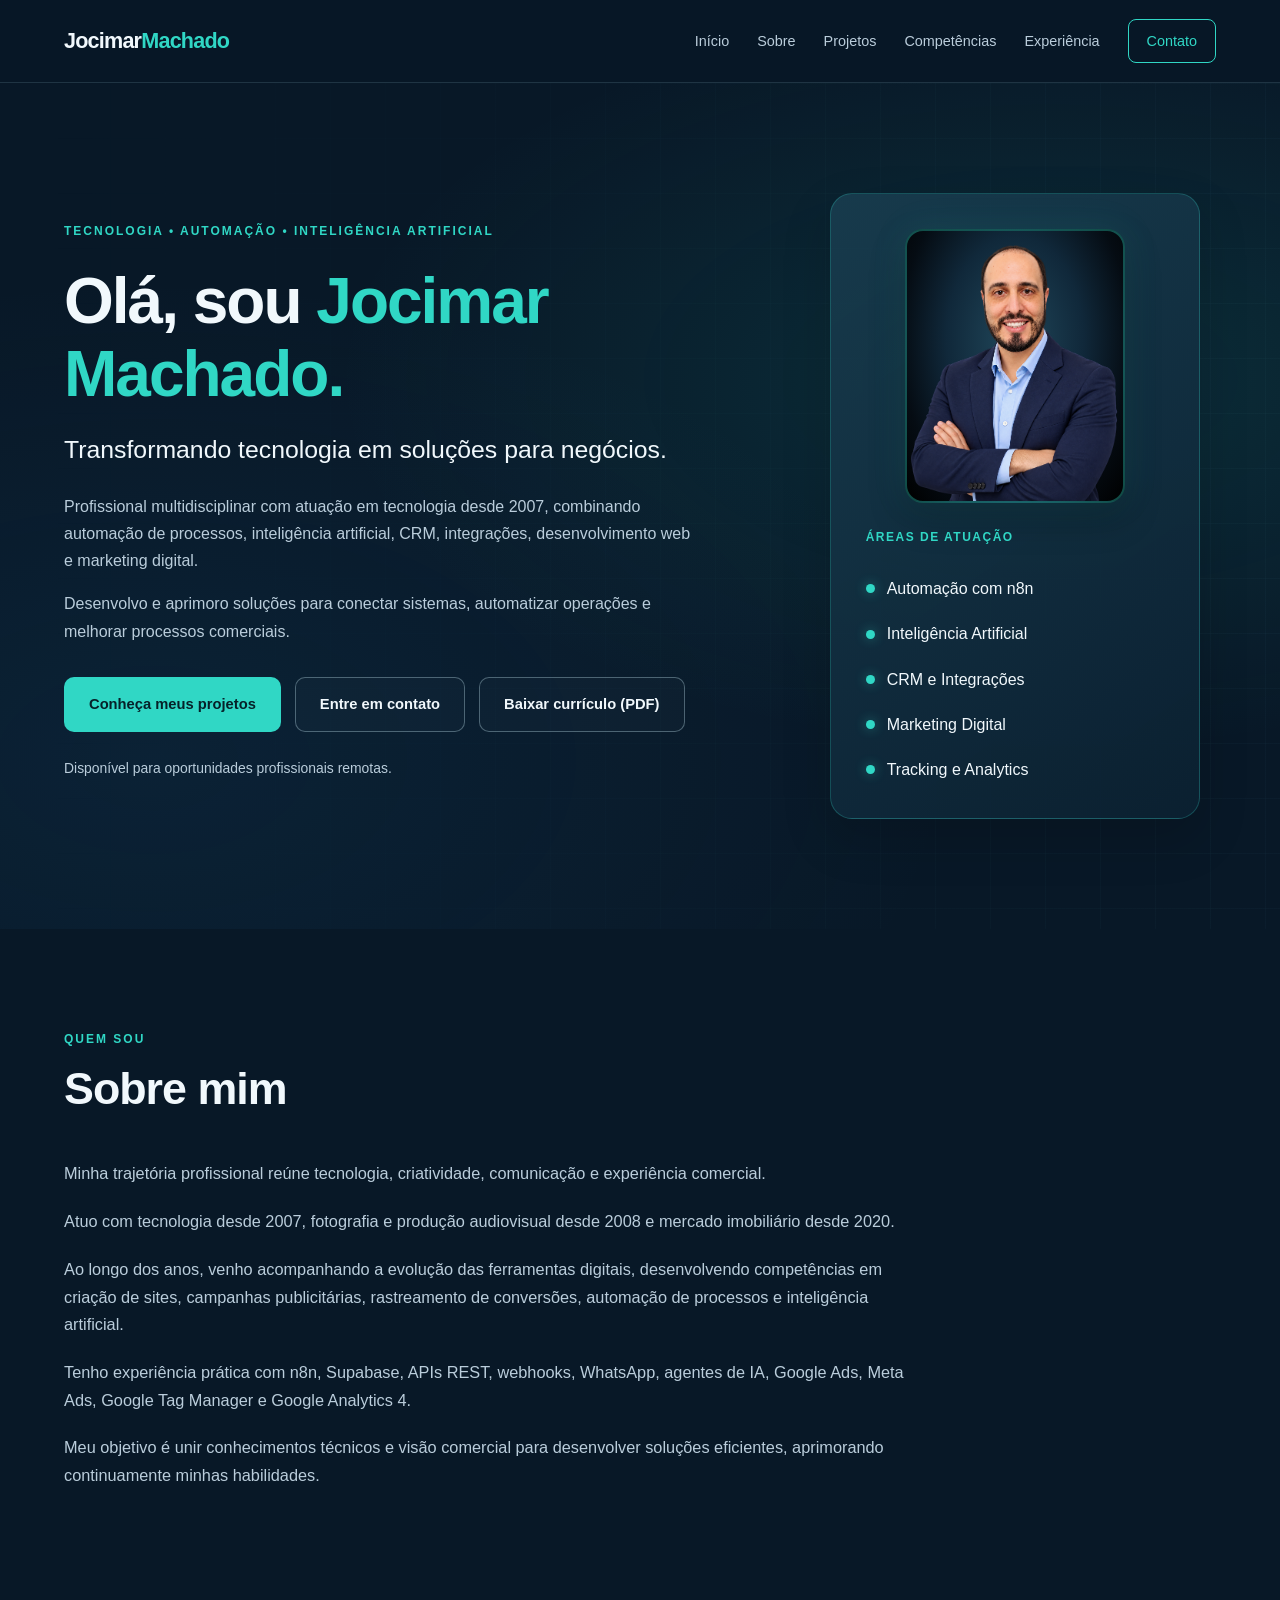
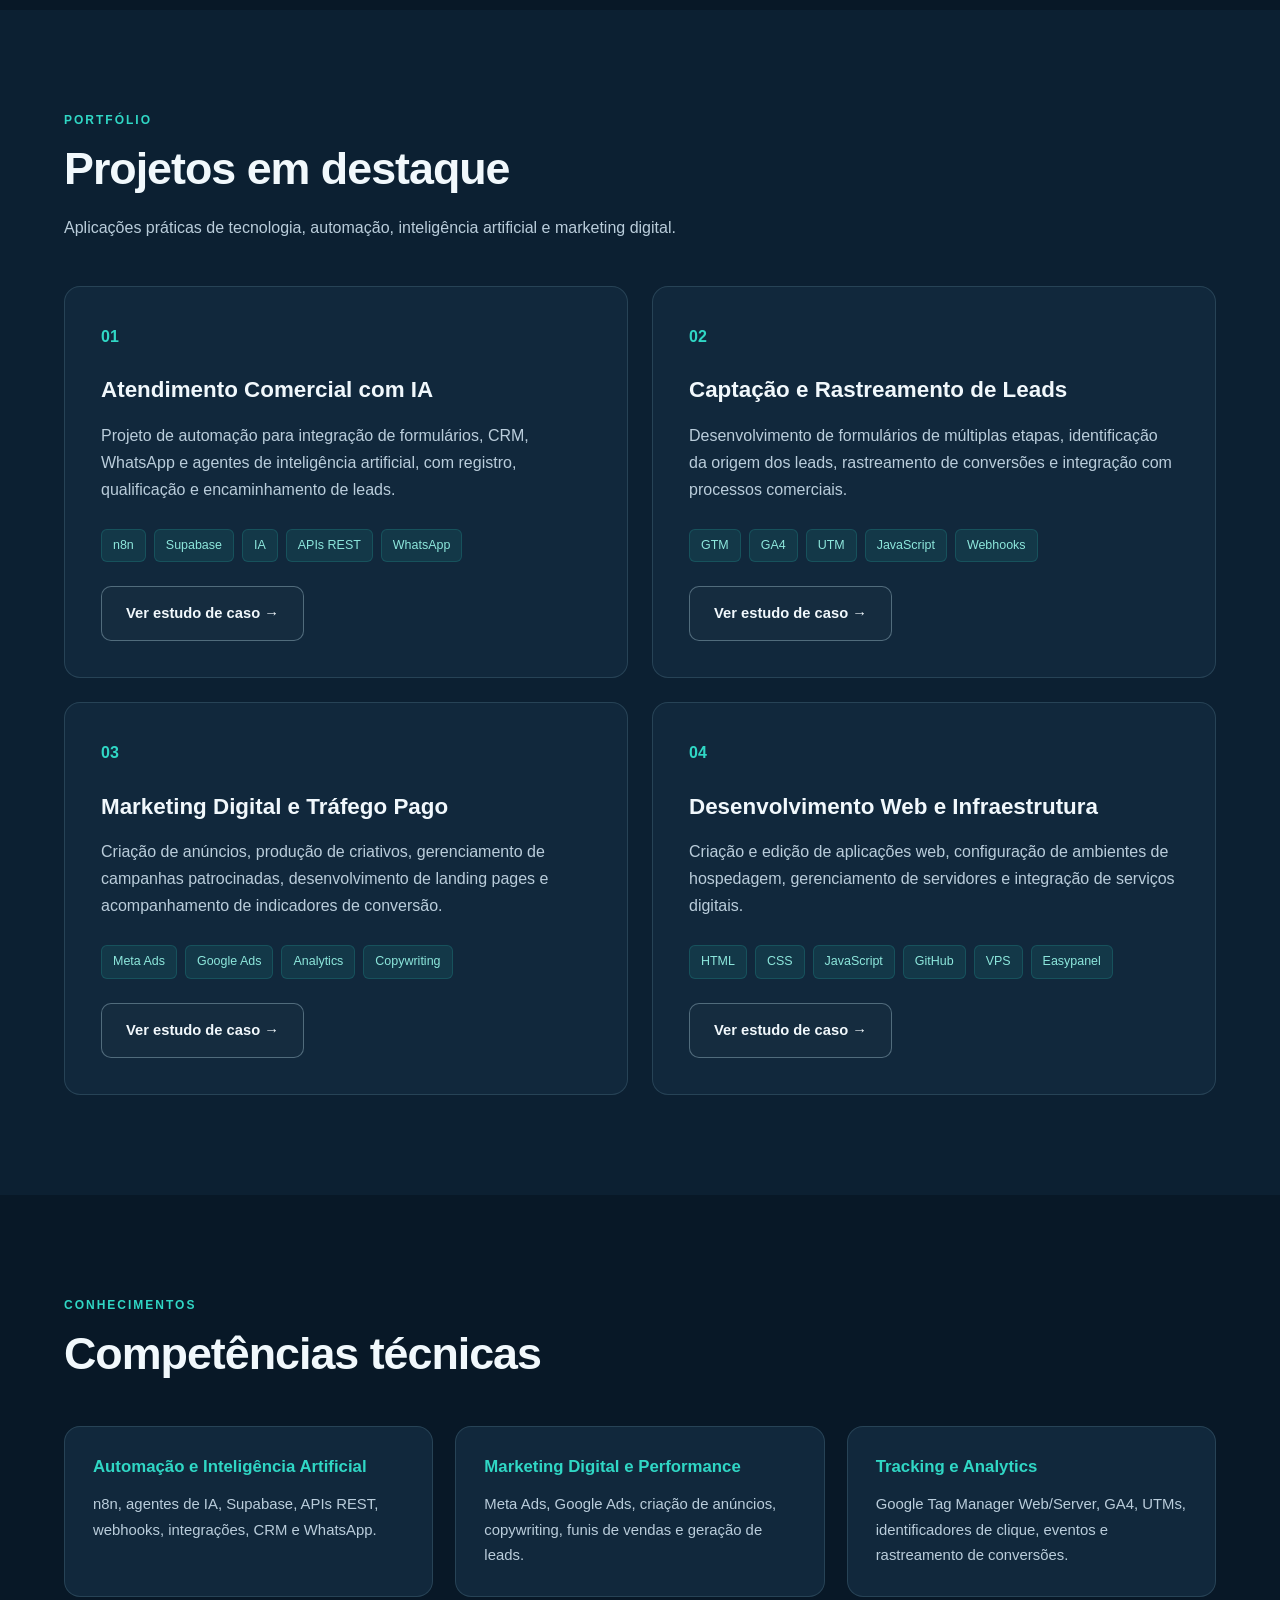
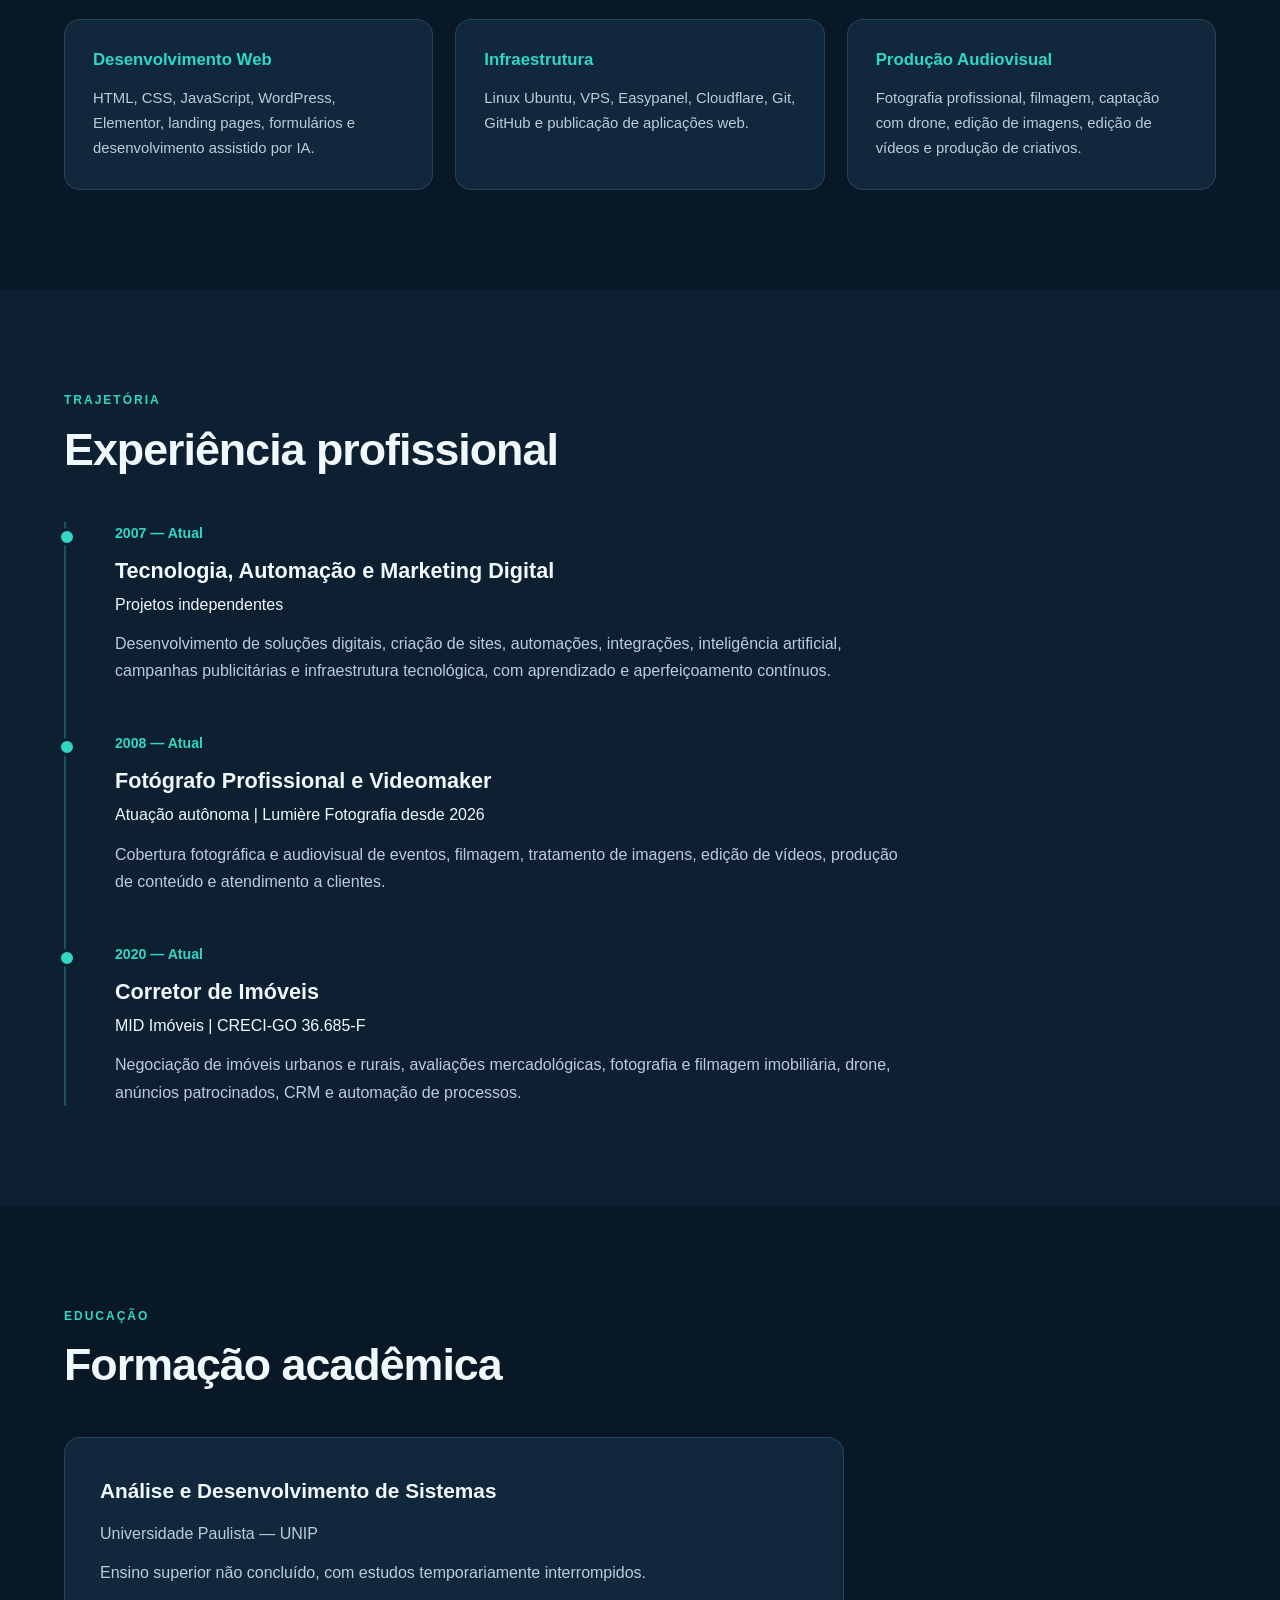
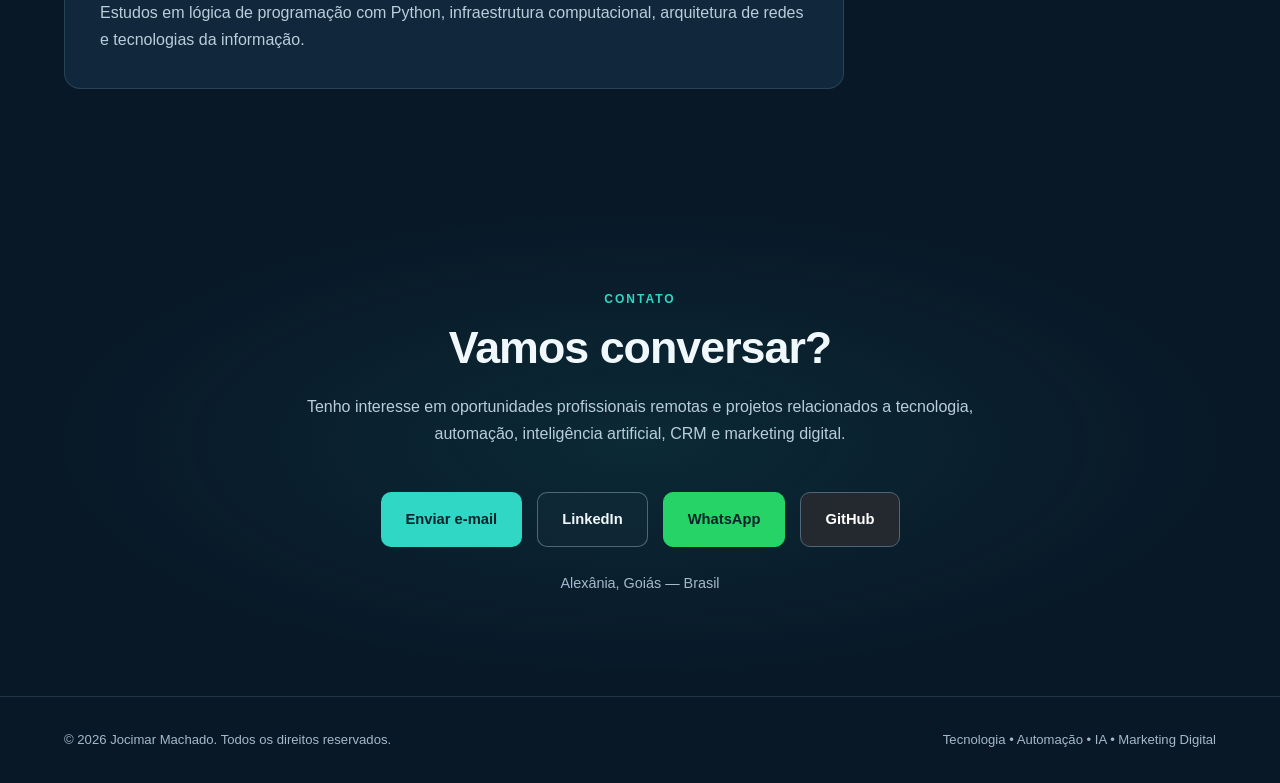
==== index.html @ 27998f4b "Primeira versao do portfolio profissional" ====
<!DOCTYPE html>
<html lang="pt-BR">

<head>
    <meta charset="UTF-8">
    <meta name="viewport" content="width=device-width, initial-scale=1.0">

    <title>Jocimar Machado | Tecnologia, Automação e IA</title>

    <meta name="description"
        content="Portfólio profissional de Jocimar Machado. Tecnologia, automação com n8n, inteligência artificial, CRM, integrações, desenvolvimento web e marketing digital.">

    <meta name="author" content="Jocimar Machado">
    <meta name="theme-color" content="#081827">

    <link rel="stylesheet" href="assets/css/style.css">
    <script src="assets/js/main.js" defer></script>
</head>

<body>

    <a class="skip-link" href="#conteudo">Ir para o conteúdo</a>

    <!-- MENU PRINCIPAL -->
    <header class="header">
        <div class="container nav-container">

            <a href="#inicio" class="logo" aria-label="Jocimar Machado - Início">
                Jocimar<span>Machado</span>
            </a>

            <button class="menu-toggle" type="button" aria-label="Abrir menu" aria-expanded="false"
                aria-controls="menu-principal">
                <span></span>
                <span></span>
                <span></span>
            </button>

            <nav id="menu-principal" class="nav" aria-label="Menu principal">
                <a href="#inicio">Início</a>
                <a href="#sobre">Sobre</a>
                <a href="#projetos">Projetos</a>
                <a href="#competencias">Competências</a>
                <a href="#experiencia">Experiência</a>
                <a href="#contato" class="nav-contact">Contato</a>
            </nav>

        </div>
    </header>

    <main id="conteudo">

        <!-- APRESENTAÇÃO -->
        <section id="inicio" class="hero">
            <div class="container hero-content">

                <div class="hero-text">
                    <span class="eyebrow">
                        TECNOLOGIA • AUTOMAÇÃO • INTELIGÊNCIA ARTIFICIAL
                    </span>

                    <h1>
                        Olá, sou <span>Jocimar Machado.</span>
                    </h1>

                    <h2>
                        Transformando tecnologia em soluções para negócios.
                    </h2>

                    <p>
                        Profissional multidisciplinar com atuação em tecnologia
                        desde 2007, combinando automação de processos,
                        inteligência artificial, CRM, integrações,
                        desenvolvimento web e marketing digital.
                    </p>

                    <p>
                        Desenvolvo e aprimoro soluções para conectar sistemas,
                        automatizar operações e melhorar processos comerciais.
                    </p>

                    <div class="hero-buttons">
                        <a href="#projetos" class="btn btn-primary">
                            Conheça meus projetos
                        </a>

                        <a href="#contato" class="btn btn-secondary">
                            Entre em contato
                        </a>

                        <a href="assets/docs/curriculo-jocimar-machado.pdf" class="btn btn-secondary"
                            download="Curriculo_Jocimar_Machado.pdf">
                            Baixar currículo (PDF)
                        </a>
                    </div>

                    <p class="availability">
                        Disponível para oportunidades profissionais remotas.
                    </p>
                </div>

                <div class="hero-visual">
                    <div class="tech-card">
                        <img src="assets/images/perfil-jocimar.png" alt="Jocimar Machado - Tecnologia, Automação e IA"
                            class="profile-photo" loading="eager" fetchpriority="high" decoding="async">
                        <span class="tech-card-label">ÁREAS DE ATUAÇÃO</span>
                        <ul>
                            <li>Automação com n8n</li>
                            <li>Inteligência Artificial</li>
                            <li>CRM e Integrações</li>
                            <li>Marketing Digital</li>
                            <li>Tracking e Analytics</li>
                        </ul>
                    </div>
                </div>

            </div>
        </section>

        <!-- SOBRE MIM -->
        <section id="sobre" class="section">
            <div class="container">

                <div class="section-heading">
                    <span class="section-label">QUEM SOU</span>
                    <h2>Sobre mim</h2>
                </div>

                <div class="about-content">
                    <p>
                        Minha trajetória profissional reúne tecnologia,
                        criatividade, comunicação e experiência comercial.
                    </p>

                    <p>
                        Atuo com tecnologia desde 2007, fotografia e produção
                        audiovisual desde 2008 e mercado imobiliário desde 2020.
                    </p>

                    <p>
                        Ao longo dos anos, venho acompanhando a evolução das
                        ferramentas digitais, desenvolvendo competências em
                        criação de sites, campanhas publicitárias, rastreamento
                        de conversões, automação de processos e inteligência
                        artificial.
                    </p>

                    <p>
                        Tenho experiência prática com n8n, Supabase, APIs REST,
                        webhooks, WhatsApp, agentes de IA, Google Ads, Meta Ads,
                        Google Tag Manager e Google Analytics 4.
                    </p>

                    <p>
                        Meu objetivo é unir conhecimentos técnicos e visão
                        comercial para desenvolver soluções eficientes,
                        aprimorando continuamente minhas habilidades.
                    </p>
                </div>

            </div>
        </section>

        <!-- PROJETOS -->
        <section id="projetos" class="section section-alt">
            <div class="container">

                <div class="section-heading">
                    <span class="section-label">PORTFÓLIO</span>
                    <h2>Projetos em destaque</h2>

                    <p>
                        Aplicações práticas de tecnologia, automação,
                        inteligência artificial e marketing digital.
                    </p>
                </div>

                <div class="projects-grid">

                    <article class="project-card">
                        <span class="project-number">01</span>

                        <h3>Atendimento Comercial com IA</h3>

                        <p>
                            Projeto de automação para integração de formulários,
                            CRM, WhatsApp e agentes de inteligência artificial,
                            com registro, qualificação e encaminhamento de leads.
                        </p>

                        <div class="tags">
                            <span>n8n</span>
                            <span>Supabase</span>
                            <span>IA</span>
                            <span>APIs REST</span>
                            <span>WhatsApp</span>
                        </div>

                        <!-- ACESSAR ESTUDO DE CASO -->
                        <a href="projetos/atendimento-ia.html" class="btn btn-secondary project-card-link">
                            Ver estudo de caso →
                        </a>

                    </article>

                    <article class="project-card">
                        <span class="project-number">02</span>

                        <h3>Captação e Rastreamento de Leads</h3>

                        <p>
                            Desenvolvimento de formulários de múltiplas etapas,
                            identificação da origem dos leads, rastreamento de
                            conversões e integração com processos comerciais.
                        </p>

                        <div class="tags">
                            <span>GTM</span>
                            <span>GA4</span>
                            <span>UTM</span>
                            <span>JavaScript</span>
                            <span>Webhooks</span>
                        </div>

                        <a href="projetos/captacao-leads.html" class="btn btn-secondary project-card-link">
                            Ver estudo de caso →
                        </a>
                    </article>
                    <article class="project-card">
                        <span class="project-number">03</span>

                        <h3>Marketing Digital e Tráfego Pago</h3>

                        <p>
                            Criação de anúncios, produção de criativos,
                            gerenciamento de campanhas patrocinadas,
                            desenvolvimento de landing pages e acompanhamento
                            de indicadores de conversão.
                        </p>

                        <div class="tags">
                            <span>Meta Ads</span>
                            <span>Google Ads</span>
                            <span>Analytics</span>
                            <span>Copywriting</span>
                        </div>

                        <a href="projetos/marketing-digital.html" class="btn btn-secondary project-card-link">
                            Ver estudo de caso →
                        </a>

                    </article>

                    <article class="project-card">
                        <span class="project-number">04</span>

                        <h3>Desenvolvimento Web e Infraestrutura</h3>

                        <p>
                            Criação e edição de aplicações web, configuração
                            de ambientes de hospedagem, gerenciamento de
                            servidores e integração de serviços digitais.
                        </p>

                        <div class="tags">
                            <span>HTML</span>
                            <span>CSS</span>
                            <span>JavaScript</span>
                            <span>GitHub</span>
                            <span>VPS</span>
                            <span>Easypanel</span>
                        </div>
                        <a href="projetos/desenvolvimento-web.html" class="btn btn-secondary project-card-link">
                            Ver estudo de caso →
                        </a>
                    </article>

                </div>
            </div>
        </section>

        <!-- COMPETÊNCIAS -->
        <section id="competencias" class="section">
            <div class="container">

                <div class="section-heading">
                    <span class="section-label">CONHECIMENTOS</span>
                    <h2>Competências técnicas</h2>
                </div>

                <div class="skills-grid">

                    <div class="skill-group">
                        <h3>Automação e Inteligência Artificial</h3>
                        <p>
                            n8n, agentes de IA, Supabase, APIs REST,
                            webhooks, integrações, CRM e WhatsApp.
                        </p>
                    </div>

                    <div class="skill-group">
                        <h3>Marketing Digital e Performance</h3>
                        <p>
                            Meta Ads, Google Ads, criação de anúncios,
                            copywriting, funis de vendas e geração de leads.
                        </p>
                    </div>

                    <div class="skill-group">
                        <h3>Tracking e Analytics</h3>
                        <p>
                            Google Tag Manager Web/Server, GA4,
                            UTMs, identificadores de clique,
                            eventos e rastreamento de conversões.
                        </p>
                    </div>

                    <div class="skill-group">
                        <h3>Desenvolvimento Web</h3>
                        <p>
                            HTML, CSS, JavaScript, WordPress,
                            Elementor, landing pages, formulários
                            e desenvolvimento assistido por IA.
                        </p>
                    </div>

                    <div class="skill-group">
                        <h3>Infraestrutura</h3>
                        <p>
                            Linux Ubuntu, VPS, Easypanel,
                            Cloudflare, Git, GitHub
                            e publicação de aplicações web.
                        </p>
                    </div>

                    <div class="skill-group">
                        <h3>Produção Audiovisual</h3>
                        <p>
                            Fotografia profissional, filmagem,
                            captação com drone, edição de imagens,
                            edição de vídeos e produção de criativos.
                        </p>
                    </div>

                </div>
            </div>
        </section>

        <!-- EXPERIÊNCIA PROFISSIONAL -->
        <section id="experiencia" class="section section-alt">
            <div class="container">

                <div class="section-heading">
                    <span class="section-label">TRAJETÓRIA</span>
                    <h2>Experiência profissional</h2>
                </div>

                <div class="timeline">

                    <article class="timeline-item">
                        <span class="timeline-year">2007 — Atual</span>

                        <h3>Tecnologia, Automação e Marketing Digital</h3>
                        <p class="timeline-company">Projetos independentes</p>

                        <p>
                            Desenvolvimento de soluções digitais,
                            criação de sites, automações, integrações,
                            inteligência artificial, campanhas publicitárias
                            e infraestrutura tecnológica, com aprendizado
                            e aperfeiçoamento contínuos.
                        </p>
                    </article>

                    <article class="timeline-item">
                        <span class="timeline-year">2008 — Atual</span>

                        <h3>Fotógrafo Profissional e Videomaker</h3>
                        <p class="timeline-company">
                            Atuação autônoma | Lumière Fotografia desde 2026
                        </p>

                        <p>
                            Cobertura fotográfica e audiovisual de eventos,
                            filmagem, tratamento de imagens, edição de vídeos,
                            produção de conteúdo e atendimento a clientes.
                        </p>
                    </article>

                    <article class="timeline-item">
                        <span class="timeline-year">2020 — Atual</span>

                        <h3>Corretor de Imóveis</h3>
                        <p class="timeline-company">
                            MID Imóveis | CRECI-GO 36.685-F
                        </p>

                        <p>
                            Negociação de imóveis urbanos e rurais,
                            avaliações mercadológicas, fotografia e
                            filmagem imobiliária, drone, anúncios
                            patrocinados, CRM e automação de processos.
                        </p>
                    </article>

                </div>
            </div>
        </section>

        <!-- FORMAÇÃO -->
        <section id="formacao" class="section">
            <div class="container">

                <div class="section-heading">
                    <span class="section-label">EDUCAÇÃO</span>
                    <h2>Formação acadêmica</h2>
                </div>

                <div class="education-card">
                    <h3>Análise e Desenvolvimento de Sistemas</h3>

                    <p>Universidade Paulista — UNIP</p>

                    <p>
                        Ensino superior não concluído, com estudos
                        temporariamente interrompidos.
                    </p>

                    <p>
                        Estudos em lógica de programação com Python,
                        infraestrutura computacional, arquitetura
                        de redes e tecnologias da informação.
                    </p>
                </div>

            </div>
        </section>

        <!-- CONTATO -->
        <section id="contato" class="section contact-section">
            <div class="container">

                <div class="section-heading">
                    <span class="section-label">CONTATO</span>
                    <h2>Vamos conversar?</h2>

                    <p>
                        Tenho interesse em oportunidades profissionais
                        remotas e projetos relacionados a tecnologia,
                        automação, inteligência artificial, CRM
                        e marketing digital.
                    </p>
                </div>


                <div class="contact-buttons">

                    <!-- E-MAIL -->
                    <a href="mailto:jocimarmachadomkt@gmail.com" class="btn btn-primary">
                        Enviar e-mail
                    </a>

                    <!-- LINKEDIN -->
                    <a href="https://www.linkedin.com/in/jocimar-machado-482147237" target="_blank"
                        rel="noopener noreferrer" class="btn btn-secondary">
                        LinkedIn
                    </a>

                    <!-- WHATSAPP -->

                    <a href="https://wa.me/5562992520345" target="_blank" rel="noopener noreferrer"
                        class="btn btn-whatsapp">
                        WhatsApp
                    </a>

                    <!-- GITHUB -->
                    <a href="https://github.com/jocimarmachado-dotcom" target="_blank" rel="noopener noreferrer"
                        class="btn btn-github">
                        GitHub
                    </a>


                </div>


                <p class="contact-location">
                    Alexânia, Goiás — Brasil
                </p>

            </div>
        </section>

    </main>

    <!-- RODAPÉ -->
    <footer class="footer">
        <div class="container footer-content">

            <p>
                © <span id="current-year">2026</span>
                Jocimar Machado. Todos os direitos reservados.
            </p>

            <p>
                Tecnologia • Automação • IA • Marketing Digital
            </p>

        </div>
    </footer>

</body>

</html>
---- assets/css/style.css ----
/* =====================================================
   JOCIMAR MACHADO | PORTFÓLIO PROFISSIONAL
   CSS consolidado - Página inicial e estudos de caso
   ===================================================== */

/* 01. VARIÁVEIS */
:root {
  color-scheme: dark;
  --bg: #081827;
  --bg-secondary: #0c2032;
  --surface: #11283c;
  --surface-hover: #17344a;
  --primary: #30d7c5;
  --primary-hover: #24bfae;
  --text: #f1f8fc;
  --text-secondary: #bacddb;
  --text-muted: #a4bacc;
  --border: rgba(157, 207, 221, 0.16);
  --radius: 16px;
  --container-width: 1160px;
  --content-width: 850px;
  --shadow: 0 20px 50px rgba(0, 0, 0, 0.16);
}

/* 02. BASE E ACESSIBILIDADE */
* {
  margin: 0;
  padding: 0;
  box-sizing: border-box;
}

html {
  scroll-behavior: smooth;
  scroll-padding-top: 90px;
}

body {
  background: var(--bg);
  color: var(--text);
  font-family: "Segoe UI", Arial, sans-serif;
  line-height: 1.7;
  -webkit-font-smoothing: antialiased;
}

a {
  color: inherit;
  text-decoration: none;
}

button { font: inherit; }
ul { list-style: none; }
img { display: block; max-width: 100%; }

::selection {
  background: var(--primary);
  color: var(--bg);
}

:focus-visible {
  outline: 3px solid var(--primary);
  outline-offset: 4px;
}

.container {
  width: min(90%, var(--container-width));
  margin: 0 auto;
}

.skip-link {
  position: fixed;
  top: -100px;
  left: 15px;
  z-index: 2000;
  padding: 12px 20px;
  background: var(--primary);
  color: var(--bg);
  border-radius: 8px;
}

.skip-link:focus { top: 15px; }

/* 03. CABEÇALHO E NAVEGAÇÃO */
.header {
  position: sticky;
  top: 0;
  z-index: 1000;
  background: rgba(8, 24, 39, 0.94);
  border-bottom: 1px solid var(--border);
  backdrop-filter: blur(16px);
  -webkit-backdrop-filter: blur(16px);
}

.nav-container {
  min-height: 82px;
  display: flex;
  justify-content: space-between;
  align-items: center;
  position: relative;
  gap: 30px;
}

.logo {
  color: var(--text);
  font-size: 1.35rem;
  font-weight: 800;
  letter-spacing: -0.8px;
  white-space: nowrap;
}

.logo span { color: var(--primary); }

.nav {
  display: flex;
  align-items: center;
  gap: 28px;
}

.nav a {
  font-size: 0.9rem;
  font-weight: 500;
  color: var(--text-secondary);
  transition: color 0.25s ease;
}

.nav a:hover,
.nav a:focus-visible { color: var(--primary); }

.nav .nav-contact {
  color: var(--primary);
  border: 1px solid var(--primary);
  border-radius: 8px;
  padding: 9px 18px;
}

.nav .nav-contact:hover {
  color: var(--bg);
  background: var(--primary);
}

.menu-toggle { display: none; }

/* 04. APRESENTAÇÃO DA PÁGINA INICIAL */
.hero {
  position: relative;
  overflow: hidden;
  min-height: 680px;
  display: flex;
  align-items: center;
  padding: 110px 0;
  background:
    radial-gradient(ellipse at 82% 35%, rgba(33, 181, 170, 0.14), transparent 48%),
    radial-gradient(ellipse at 12% 80%, rgba(30, 99, 150, 0.13), transparent 50%),
    var(--bg);
}

.hero::before {
  content: "";
  position: absolute;
  inset: 0;
  pointer-events: none;
  background-image:
    linear-gradient(rgba(90, 159, 177, 0.045) 1px, transparent 1px),
    linear-gradient(90deg, rgba(90, 159, 177, 0.045) 1px, transparent 1px);
  background-size: 55px 55px;
  mask-image: linear-gradient(to right, transparent, black);
}

.hero-content {
  position: relative;
  z-index: 1;
  display: grid;
  grid-template-columns: 1.35fr 0.8fr;
  align-items: center;
  gap: 70px;
}

.eyebrow {
  display: inline-block;
  margin-bottom: 24px;
  color: var(--primary);
  font-size: 0.75rem;
  font-weight: 700;
  letter-spacing: 2px;
}

.hero h1 {
  margin-bottom: 22px;
  font-size: clamp(2.5rem, 5vw, 4.5rem);
  line-height: 1.13;
  font-weight: 800;
  letter-spacing: -2px;
}

.hero h1 span { color: var(--primary); }

.hero h2 {
  max-width: 640px;
  margin-bottom: 25px;
  font-size: clamp(1.15rem, 2vw, 1.55rem);
  font-weight: 500;
  line-height: 1.45;
}

.hero p {
  max-width: 630px;
  margin-bottom: 16px;
  color: var(--text-secondary);
}

.hero-buttons {
  display: flex;
  flex-wrap: wrap;
  gap: 14px;
  margin-top: 32px;
}

.availability {
  margin-top: 25px;
  font-size: 0.87rem;
  color: var(--text-muted);
}

/* 05. BOTÕES E LINKS */
.btn {
  display: inline-flex;
  align-items: center;
  justify-content: center;
  padding: 14px 24px;
  border: 1px solid transparent;
  border-radius: 10px;
  font-size: 0.92rem;
  font-weight: 700;
  text-align: center;
  transition: background 0.25s ease, color 0.25s ease,
    transform 0.25s ease, border-color 0.25s ease;
}

.btn:hover { transform: translateY(-3px); }

.btn-primary {
  background: var(--primary);
  color: #062129;
}

.btn-primary:hover { background: var(--primary-hover); }

.btn-secondary {
  background: rgba(255, 255, 255, 0.02);
  border-color: rgba(188, 222, 232, 0.36);
  color: var(--text);
}

.btn-secondary:hover {
  border-color: var(--primary);
  color: var(--primary);
}

.contact-buttons .btn-whatsapp {
  background: #25d366;
  border-color: #25d366;
  color: #062129;
}

.contact-buttons .btn-whatsapp:hover {
  background: #1ebe5d;
  border-color: #1ebe5d;
  color: #062129;
}

.contact-buttons .btn-github {
  background: #24292f;
  border-color: #526578;
  color: #fff;
}

.contact-buttons .btn-github:hover {
  background: #343b45;
  border-color: var(--primary);
  color: var(--primary);
}

.project-card-link {
  align-self: flex-start;
  margin-top: 24px;
}

/* 06. FOTO E CARD TECNOLÓGICO */
.hero-visual {
  display: flex;
  justify-content: center;
}

.tech-card {
  width: 100%;
  max-width: 370px;
  padding: 35px;
  border: 1px solid rgba(48, 215, 197, 0.25);
  border-radius: 22px;
  background: linear-gradient(145deg, rgba(25, 61, 79, 0.92), rgba(11, 32, 49, 0.96));
  box-shadow: var(--shadow);
}

.profile-photo {
  display: block;
  width: 100%;
  max-width: 220px;
  height: auto;
  margin: 0 auto 24px;
  background: radial-gradient(ellipse at 50% 40%,
    #21485b 0%, #10283a 45%, #050c13 75%, #000 100%);
  border: 2px solid rgba(48, 215, 197, 0.35);
  border-radius: 18px;
  box-shadow: 0 0 35px rgba(48, 215, 197, 0.12),
    0 15px 35px rgba(0, 0, 0, 0.25);
}

.tech-card-label {
  display: block;
  margin-bottom: 28px;
  color: var(--primary);
  font-size: 0.75rem;
  letter-spacing: 1.5px;
  font-weight: 700;
}

.tech-card ul { display: grid; gap: 18px; }

.tech-card li {
  display: flex;
  align-items: center;
  gap: 12px;
  font-weight: 500;
  color: var(--text);
}

.tech-card li::before {
  content: "";
  width: 9px;
  height: 9px;
  flex-shrink: 0;
  border-radius: 50%;
  background: var(--primary);
  box-shadow: 0 0 12px rgba(48, 215, 197, 0.45);
}

/* 07. SEÇÕES E TEXTO COMPARTILHADO */
.section { padding: 100px 0; }
.section-alt { background: var(--bg-secondary); }

.section-heading {
  max-width: 750px;
  margin-bottom: 45px;
}

.section-label {
  display: block;
  margin-bottom: 12px;
  color: var(--primary);
  font-size: 0.75rem;
  font-weight: 700;
  letter-spacing: 2px;
}

.section-heading h2 {
  margin-bottom: 18px;
  font-size: clamp(2rem, 4vw, 2.8rem);
  letter-spacing: -1px;
  line-height: 1.2;
}

.section-heading p { color: var(--text-secondary); }

.about-content { max-width: 850px; }

.about-content p {
  margin-bottom: 20px;
  color: var(--text-secondary);
  font-size: 1.02rem;
}

/* 08. PROJETOS E ETIQUETAS */
.projects-grid {
  display: grid;
  grid-template-columns: repeat(2, minmax(0, 1fr));
  gap: 24px;
}

.project-card {
  display: flex;
  flex-direction: column;
  min-width: 0;
  padding: 36px;
  background: var(--surface);
  border: 1px solid var(--border);
  border-radius: var(--radius);
  transition: transform 0.3s ease, border-color 0.3s ease,
    background 0.3s ease;
}

.project-card:hover {
  transform: translateY(-6px);
  border-color: rgba(48, 215, 197, 0.45);
  background: var(--surface-hover);
}

.project-number {
  display: inline-block;
  margin-bottom: 25px;
  color: var(--primary);
  font-size: 1rem;
  font-weight: 700;
}

.project-card h3 {
  margin-bottom: 16px;
  font-size: 1.4rem;
  line-height: 1.35;
}

.project-card p {
  flex-grow: 1;
  margin-bottom: 26px;
  color: var(--text-secondary);
}

.tags {
  display: flex;
  flex-wrap: wrap;
  gap: 8px;
}

.tags span {
  padding: 5px 11px;
  background: rgba(48, 215, 197, 0.09);
  border: 1px solid rgba(48, 215, 197, 0.16);
  border-radius: 6px;
  color: #8de7dc;
  font-size: 0.78rem;
  font-weight: 500;
}

/* 09. COMPETÊNCIAS */
.skills-grid {
  display: grid;
  grid-template-columns: repeat(3, minmax(0, 1fr));
  gap: 22px;
}

.skill-group {
  min-width: 0;
  padding: 28px;
  background: var(--surface);
  border: 1px solid var(--border);
  border-radius: var(--radius);
  transition: border-color 0.25s ease;
}

.skill-group:hover { border-color: rgba(48, 215, 197, 0.4); }

.skill-group h3 {
  margin-bottom: 14px;
  color: var(--primary);
  font-size: 1.05rem;
  line-height: 1.4;
}

.skill-group p {
  color: var(--text-secondary);
  font-size: 0.93rem;
}

/* 10. EXPERIÊNCIA PROFISSIONAL */
.timeline {
  position: relative;
  max-width: 850px;
  padding-left: 34px;
  border-left: 2px solid rgba(48, 215, 197, 0.28);
}

.timeline-item {
  position: relative;
  padding: 0 0 48px 15px;
}

.timeline-item:last-child { padding-bottom: 0; }

.timeline-item::before {
  content: "";
  position: absolute;
  top: 6px;
  left: -42px;
  width: 12px;
  height: 12px;
  background: var(--primary);
  border: 3px solid var(--bg-secondary);
  border-radius: 50%;
  box-sizing: content-box;
}

.timeline-year {
  display: block;
  margin-bottom: 10px;
  color: var(--primary);
  font-size: 0.88rem;
  font-weight: 700;
}

.timeline-item h3 {
  margin-bottom: 5px;
  font-size: 1.35rem;
  line-height: 1.4;
}

.timeline-company {
  margin-bottom: 12px;
  color: var(--text);
  font-weight: 500;
}

.timeline-item p:not(.timeline-company) { color: var(--text-secondary); }

/* 11. FORMAÇÃO */
.education-card {
  max-width: 780px;
  padding: 35px;
  background: var(--surface);
  border: 1px solid var(--border);
  border-radius: var(--radius);
}

.education-card h3 {
  margin-bottom: 12px;
  font-size: 1.3rem;
}

.education-card p {
  margin-bottom: 12px;
  color: var(--text-secondary);
}

.education-card p:last-child { margin-bottom: 0; }

/* 12. CONTATO E RODAPÉ */
.contact-section {
  text-align: center;
  background:
    radial-gradient(ellipse at center, rgba(48, 215, 197, 0.09), transparent 65%),
    var(--bg);
}

.contact-section .section-heading {
  margin-left: auto;
  margin-right: auto;
}

.contact-buttons {
  display: flex;
  justify-content: center;
  flex-wrap: wrap;
  gap: 15px;
}

.contact-location {
  margin-top: 24px;
  color: var(--text-muted);
  font-size: 0.9rem;
}

.footer {
  padding: 32px 0;
  border-top: 1px solid var(--border);
}

.footer-content {
  display: flex;
  justify-content: space-between;
  align-items: center;
  gap: 20px;
}

.footer p {
  color: var(--text-muted);
  font-size: 0.82rem;
}

/* 13. ESTUDO DE CASO: TÍTULOS CENTRALIZADOS,
       BLOCOS CENTRALIZADOS E TEXTOS À ESQUERDA */
.project-intro .section-heading,
.architecture-section .section-heading,
.project-problem .section-heading,
.project-process .section-heading,
.project-benefits .section-heading {
  width: 100%;
  max-width: var(--content-width);
  margin: 0 auto 35px;
}

.project-intro .section-label,
.architecture-section .section-label,
.project-problem .section-label,
.project-process .section-label,
.project-benefits .section-label,
.project-intro .section-heading h2,
.architecture-section .section-heading h2,
.project-problem .section-heading h2,
.project-process .section-heading h2,
.project-benefits .section-heading h2 {
  text-align: center;
}

/* Descrições alinhadas à esquerda no centro da página */
.project-intro .section-heading p,
.architecture-section .section-heading p,
.project-problem .section-heading p,
.project-process .section-heading p,
.project-benefits .section-heading p {
  text-align: left;
}

.project-intro .tags,
.project-problem .about-content,
.project-benefits .about-content,
.project-process .projects-grid,
.project-benefits .hero-buttons {
  width: 100%;
  max-width: var(--content-width);
  margin-left: auto;
  margin-right: auto;
}

.project-intro .tags,
.project-benefits .hero-buttons { justify-content: flex-start; }

.project-problem .about-content,
.project-benefits .about-content { text-align: left; }

.project-benefits .hero-buttons { margin-top: 32px; }

/* Títulos dos cards centralizados; explicações à esquerda */
.project-process .project-card {
  align-items: stretch;
  text-align: left;
}

.project-process .project-number { align-self: center; }
.project-process .project-card h3 { text-align: center; }
.project-process .project-card p { text-align: left; }

/* 14. ESTUDO DE CASO: FLUXO VERTICAL */
.architecture-section .architecture-flow {
  display: flex;
  flex-direction: column;
  align-items: stretch;
  gap: 12px;
  width: 100%;
  max-width: var(--content-width);
  margin: 0 auto;
}

.architecture-section .architecture-step {
  width: 100%;
  padding: 24px 30px;
  background: var(--surface);
  border: 1px solid rgba(48, 215, 197, 0.3);
  border-radius: 14px;
  text-align: left;
  transition: border-color 0.3s ease, transform 0.3s ease,
    box-shadow 0.3s ease;
}

.architecture-section .architecture-step:hover {
  border-color: var(--primary);
  transform: translateY(-5px);
  box-shadow: 0 10px 30px rgba(48, 215, 197, 0.1);
}

.architecture-section .architecture-number {
  display: block;
  margin-bottom: 10px;
  color: var(--primary);
  font-size: 0.8rem;
  font-weight: 700;
  text-align: center;
}

.architecture-section .architecture-step h3 {
  margin-bottom: 10px;
  color: #fff;
  font-size: 1.05rem;
  text-align: center;
}

.architecture-section .architecture-step p {
  color: var(--text-secondary);
  font-size: 0.85rem;
  line-height: 1.6;
  text-align: left;
}

.architecture-section .architecture-arrow {
  display: flex;
  align-items: center;
  justify-content: center;
  align-self: center;
  color: var(--primary);
  font-size: 1.6rem;
  font-weight: 700;
  line-height: 1;
  transform: rotate(90deg);
}

/* 15. RESPONSIVIDADE */
@media (max-width: 1024px) {
  .hero-content { gap: 40px; }
  .nav { gap: 16px; }
  .nav a { font-size: 0.82rem; }
  .skills-grid { grid-template-columns: repeat(2, minmax(0, 1fr)); }
}

@media (max-width: 860px) {
  .nav-container { min-height: 72px; }

  .menu-toggle {
    display: flex;
    flex-direction: column;
    justify-content: center;
    gap: 5px;
    width: 42px;
    height: 42px;
    padding: 8px;
    background: transparent;
    border: 1px solid var(--border);
    border-radius: 8px;
    cursor: pointer;
  }

  .menu-toggle span {
    display: block;
    width: 100%;
    height: 2px;
    background: var(--text);
    border-radius: 2px;
  }

  .nav {
    position: absolute;
    top: 100%;
    left: 0;
    right: 0;
    display: flex;
    flex-direction: column;
    align-items: stretch;
    gap: 0;
    padding: 14px 20px;
    background: #102437;
    border: 1px solid var(--border);
    border-radius: 0 0 14px 14px;
    box-shadow: var(--shadow);
    opacity: 0;
    visibility: hidden;
    pointer-events: none;
    transform: translateY(-10px);
    transition: opacity 0.25s ease, transform 0.25s ease,
      visibility 0.25s ease;
  }

  .nav.is-open {
    opacity: 1;
    visibility: visible;
    pointer-events: auto;
    transform: translateY(0);
  }

  .nav a { padding: 13px 12px; font-size: 0.95rem; }
  .nav .nav-contact { margin-top: 10px; text-align: center; }

  .hero { min-height: auto; padding: 85px 0; }
  .hero-content { grid-template-columns: 1fr; gap: 50px; }
  .hero-visual { justify-content: center; }
  .projects-grid { grid-template-columns: 1fr; }
  .section { padding: 75px 0; }
  .footer-content { flex-direction: column; text-align: center; }
}

@media (max-width: 600px) {
  .container { width: min(92%, var(--container-width)); }
  .logo { font-size: 1.15rem; }
  .hero { padding: 65px 0; }
  .hero h1 {
    font-size: clamp(2.15rem, 9vw, 3rem);
    letter-spacing: -1px;
  }
  .hero h2 { font-size: 1.12rem; }
  .eyebrow { font-size: 0.67rem; letter-spacing: 1px; }
  .hero-buttons { flex-direction: column; }
  .hero-buttons .btn { width: 100%; }
  .tech-card { padding: 25px; max-width: 100%; }
  .section-heading h2 { font-size: 2rem; }
  .project-card, .skill-group, .education-card { padding: 25px; }
  .skills-grid { grid-template-columns: 1fr; }
  .timeline { padding-left: 24px; }
  .timeline-item { padding-left: 10px; }
  .timeline-item::before { left: -33px; }
  .architecture-section .architecture-step { padding: 22px; }
}

/* 16. MOVIMENTO REDUZIDO */
@media (prefers-reduced-motion: reduce) {
  html { scroll-behavior: auto; }

  *, *::before, *::after {
    transition-duration: 0.01ms !important;
    animation-duration: 0.01ms !important;
    animation-iteration-count: 1 !important;
  }
}

/* DEMONSTRAÇÃO REAL DO N8N */

.project-demo .section-heading {
  width: 100%;
  max-width: 850px;
  margin: 0 auto 35px;
}

.project-demo .section-label,
.project-demo .section-heading h2 {
  text-align: center;
}

.project-demo .section-heading p {
  text-align: left;
}

.workflow-figure {
  width: 100%;
  max-width: 1100px;
  margin: 0 auto;
}

.workflow-figure a {
  display: block;
  overflow: hidden;
  border: 1px solid rgba(48, 215, 197, 0.3);
  border-radius: 16px;
  background: #101820;
}

.workflow-figure img {
  display: block;
  width: 100%;
  height: auto;
}

.workflow-figure figcaption {
  margin-top: 16px;
  color: #a4bacc;
  font-size: 0.85rem;
  text-align: center;
}


/* IMAGEM DO FORMULÁRIO - PROJETO 02 */

.form-demo-figure {
  width: 100%;
  max-width: 630px;
  margin: 0 auto;
}

/* IMAGEM DO META ADS - PROJETO 03 */

.ads-demo-figure {
  width: 100%;
  max-width: 1100px;
  margin: 0 auto;
}


/* ========================================
   CARROSSEL - MARKETING DIGITAL
======================================== */

.marketing-carousel {
  width: 100%;
  max-width: 1100px;
  margin: 0 auto;

  background: #11283c;
  border: 1px solid rgba(48, 215, 197, 0.3);
  border-radius: 18px;

  overflow: hidden;
}

/* ÁREA DAS IMAGENS */

.marketing-carousel-viewport {
  position: relative;
  width: 100%;
  height: clamp(300px, 55vw, 650px);
  background: #081827;
}

.marketing-slide {
  position: absolute;
  inset: 0;

  display: flex;
  flex-direction: column;
}

.marketing-slide[hidden] {
  display: none;
}

.marketing-slide a {
  display: flex;
  align-items: center;
  justify-content: center;

  flex: 1;
  min-height: 0;
  width: 100%;
  padding: 12px;
}

.marketing-slide img {
  width: 100%;
  height: 100%;
  object-fit: contain;
}

/* DESCRIÇÃO DA IMAGEM */

.marketing-slide figcaption {
  padding: 14px 20px;
  background: #11283c;

  color: #bacddb;
  font-size: 0.85rem;
  text-align: center;
}

/* CONTROLES */

.marketing-carousel-controls {
  display: flex;
  align-items: center;
  justify-content: space-between;

  padding: 16px 24px;
  background: #11283c;
  border-top: 1px solid rgba(48, 215, 197, 0.15);
}

/* SETAS */

.marketing-carousel-prev,
.marketing-carousel-next {
  width: 42px;
  height: 42px;

  display: flex;
  align-items: center;
  justify-content: center;

  background: #17344a;
  color: #30d7c5;

  border: 1px solid rgba(48, 215, 197, 0.3);
  border-radius: 10px;

  font-size: 20px;
  cursor: pointer;

  transition: background 0.3s ease;
}

.marketing-carousel-prev:hover,
.marketing-carousel-next:hover {
  background: #21485b;
}

/* INDICADORES */

.marketing-carousel-dots {
  display: flex;
  align-items: center;
  gap: 10px;
}

.marketing-carousel-dot {
  width: 10px;
  height: 10px;

  background: #536779;
  border: none;
  border-radius: 50%;

  cursor: pointer;
  transition: background 0.3s ease;
}

.marketing-carousel-dot.active {
  background: #30d7c5;
}

/* RESPONSIVIDADE */

@media (max-width: 600px) {

  .marketing-carousel-viewport {
    height: 320px;
  }

  .marketing-carousel-controls {
    padding: 12px 16px;
  }

  .marketing-slide figcaption {
    font-size: 0.75rem;
  }

}


/* ========================================
   POPUP DE IMAGENS - LIGHTBOX
======================================== */

.marketing-lightbox {
  position: fixed;
  inset: 0;
  margin: auto;

  width: min(96vw, 1400px);
  max-height: 94vh;

  padding: 48px 16px 16px;

  background: #081827;
  border: 1px solid rgba(48, 215, 197, 0.4);
  border-radius: 16px;

  box-shadow: 0 20px 80px rgba(0, 0, 0, 0.6);
  overflow: auto;
}

/* Fundo escurecido */

.marketing-lightbox::backdrop {
  background: rgba(0, 0, 0, 0.9);
  backdrop-filter: blur(6px);
}

/* Imagem ampliada */

.marketing-lightbox-image {
  display: block;

  width: auto;
  height: auto;

  max-width: 100%;
  max-height: calc(94vh - 90px);

  margin: 0 auto;
  object-fit: contain;

  border-radius: 8px;
}

/* Botão fechar */

.marketing-lightbox-close {
  position: absolute;
  top: 8px;
  right: 12px;

  display: flex;
  align-items: center;
  justify-content: center;

  width: 36px;
  height: 36px;

  background: #17344a;
  color: #ffffff;

  border: 1px solid rgba(48, 215, 197, 0.4);
  border-radius: 8px;

  font-size: 28px;
  line-height: 1;
  cursor: pointer;
}

.marketing-lightbox-close:hover {
  background: #30d7c5;
  color: #081827;
}


/* ========================================
   NAVEGAÇÃO DO LIGHTBOX
======================================== */

/* ÁREA DA IMAGEM E SETAS */

.marketing-lightbox-view {
  display: flex;
  align-items: center;
  justify-content: center;

  width: 100%;
  gap: 12px;
}

/* IMAGEM CENTRALIZADA */

.marketing-lightbox-view .marketing-lightbox-image {
  display: block;

  width: auto;
  height: auto;

  max-width: calc(100% - 112px);
  max-height: calc(94vh - 160px);

  object-fit: contain;
  border-radius: 8px;
}

/* BOTÕES DE NAVEGAÇÃO */

.marketing-lightbox-nav {
  display: flex;
  align-items: center;
  justify-content: center;

  flex: 0 0 44px;
  width: 44px;
  height: 44px;

  background: #17344a;
  color: #30d7c5;

  border: 1px solid rgba(48, 215, 197, 0.4);
  border-radius: 50%;

  font-size: 22px;
  cursor: pointer;

  transition: background 0.3s ease;
}

.marketing-lightbox-nav:hover {
  background: #30d7c5;
  color: #081827;
}

/* LEGENDA */

.marketing-lightbox-caption {
  margin-top: 16px;
  color: #bacddb;
  font-size: 0.85rem;
  text-align: center;
}

/* RESPONSIVIDADE */

@media (max-width: 600px) {

  .marketing-lightbox-view {
    gap: 6px;
  }

  .marketing-lightbox-nav {
    flex-basis: 36px;
    width: 36px;
    height: 36px;
    font-size: 18px;
  }

  .marketing-lightbox-view .marketing-lightbox-image {
    max-width: calc(100% - 84px);
  }

  .marketing-lightbox-caption {
    font-size: 0.75rem;
  }

}


/* ========================================
   EFEITO FADE CORRIGIDO
======================================== */

/* Imagens ocultas */

.marketing-carousel-viewport .marketing-slide[hidden] {
    display: none !important;
}

/* Imagem exibida */

.marketing-carousel-viewport .marketing-slide:not([hidden]) {
    display: flex;
    opacity: 1;
    visibility: visible;
    pointer-events: auto;

    animation: marketingFadeIn 0.8s ease-in-out both;
}

/* Animação de entrada */

@keyframes marketingFadeIn {

    from {
        opacity: 0;
    }

    to {
        opacity: 1;
    }

}

/* Respeita preferência por movimento reduzido */

@media (prefers-reduced-motion: reduce) {

    .marketing-carousel-viewport .marketing-slide:not([hidden]) {
        animation: none;
    }

}
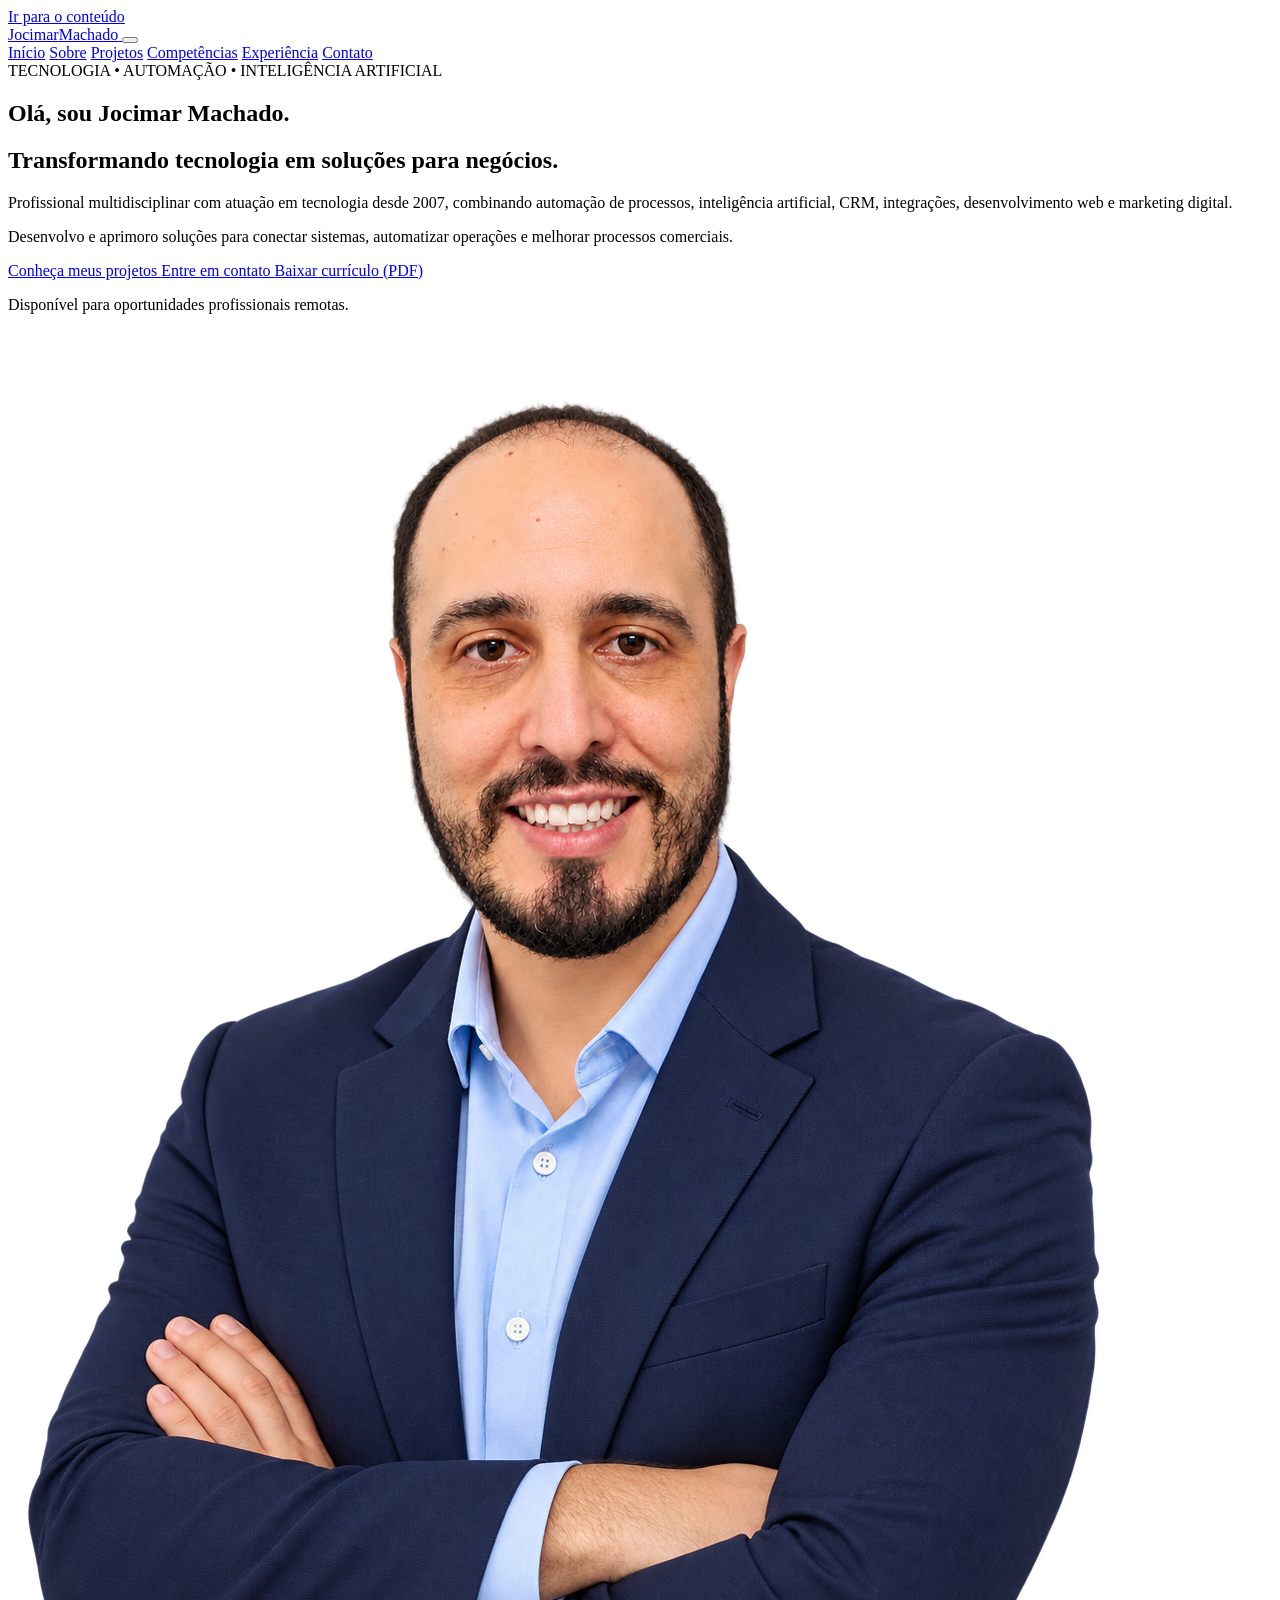
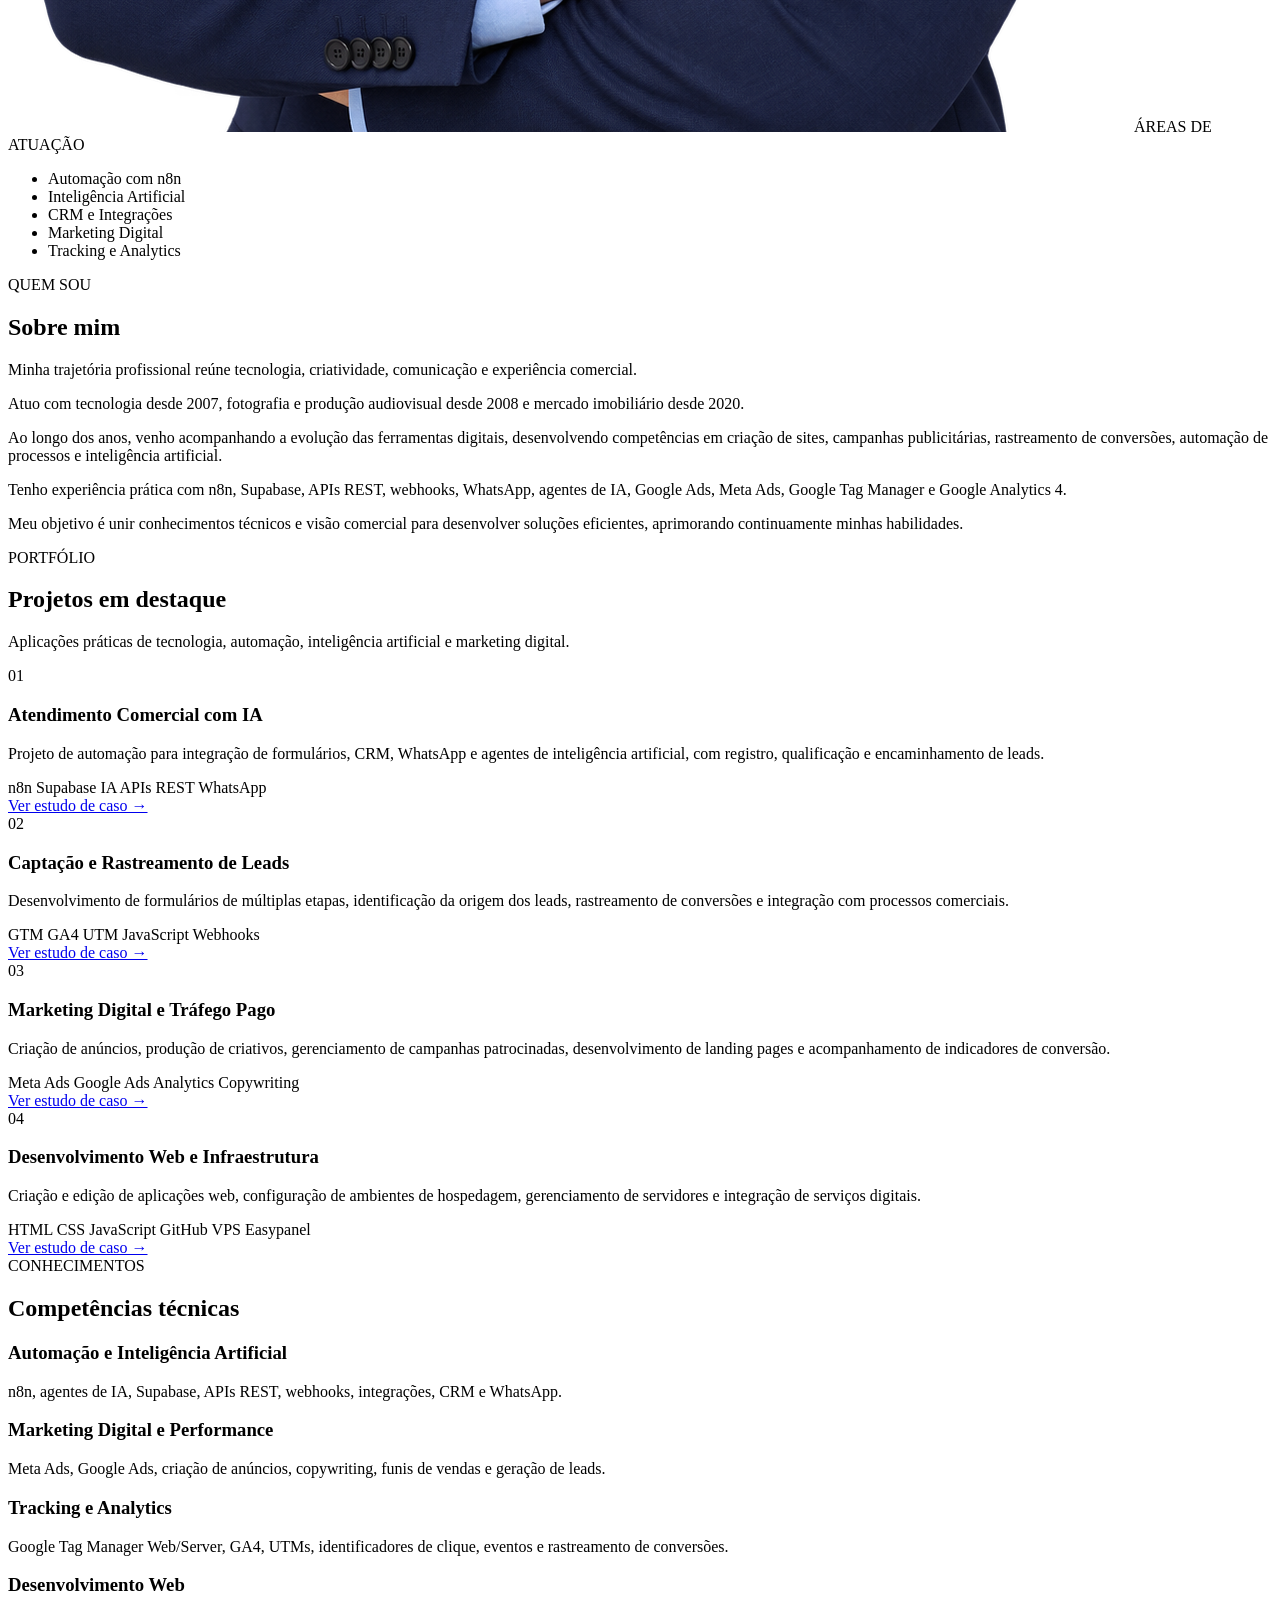
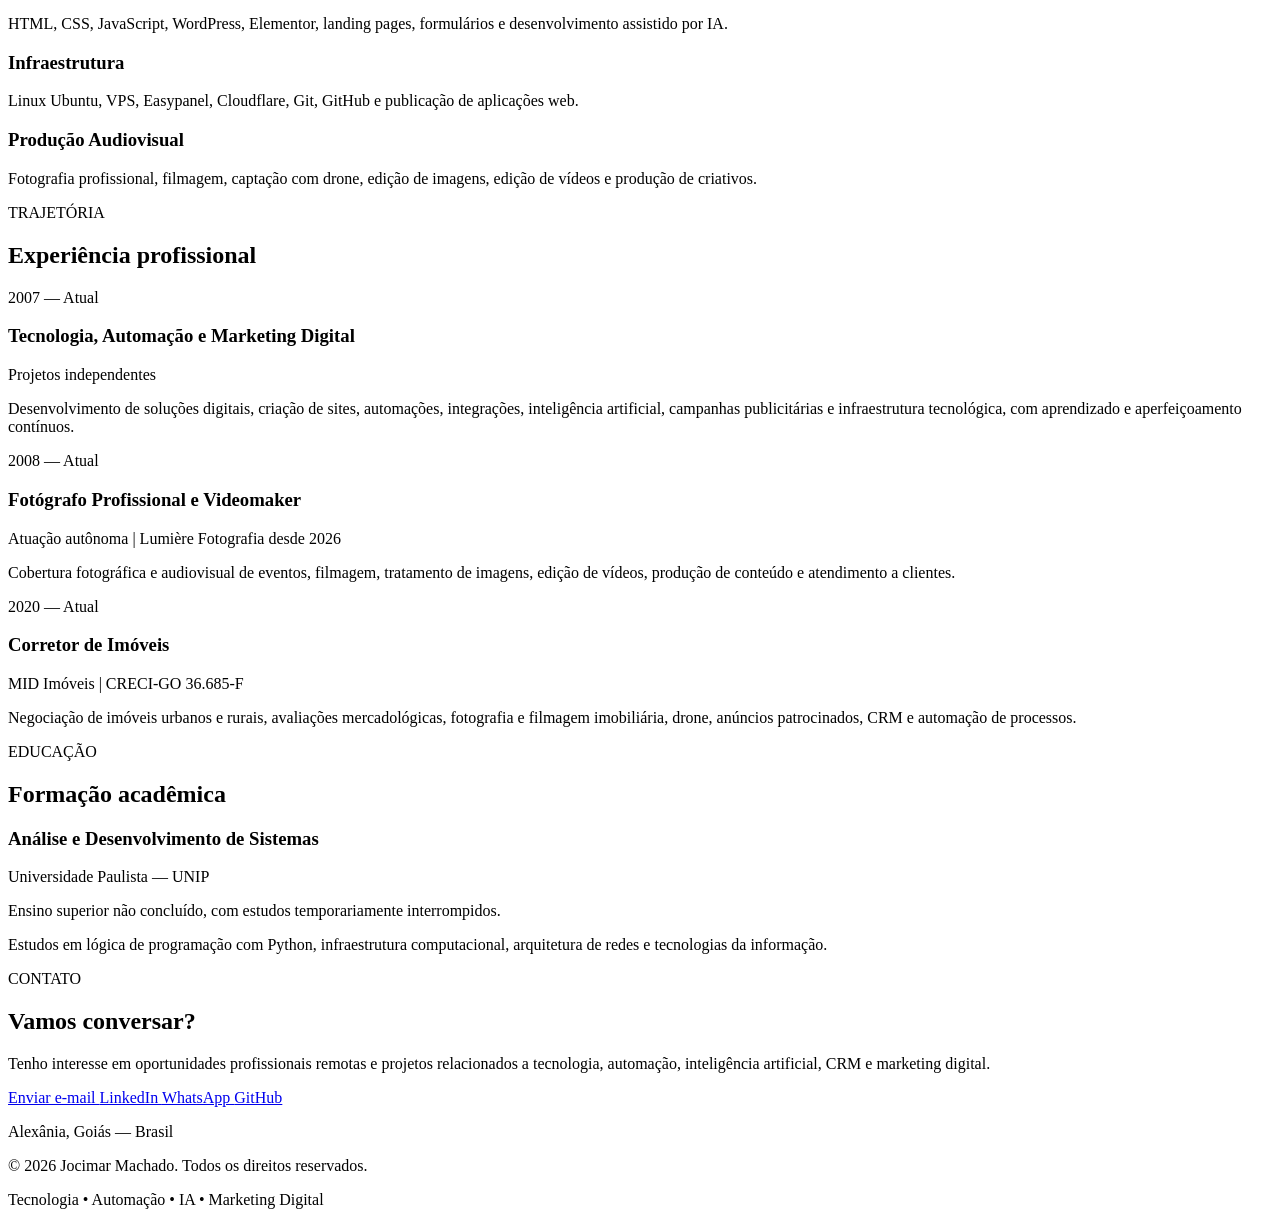
==== commit f6a8e7a6: "Corrige imagem de compartilhamento para WhatsApp" ====
--- a/index.html
+++ b/index.html
@@ -11,10 +11,59 @@
         content="Portfólio profissional de Jocimar Machado. Tecnologia, automação com n8n, inteligência artificial, CRM, integrações, desenvolvimento web e marketing digital.">
 
     <meta name="author" content="Jocimar Machado">
+
     <meta name="theme-color" content="#081827">
-
-    <link rel="stylesheet" href="assets/css/style.css">
-    <script src="assets/js/main.js" defer></script>
+    <!-- SEO -->
+<link rel="canonical" href="https://portfolio.jocimarmachado.com.br/">
+
+<meta name="description" content="Portfólio profissional com projetos de automação, agentes de IA, integrações, desenvolvimento web e marketing digital.">
+
+
+<!-- OPEN GRAPH - LINKEDIN, FACEBOOK E WHATSAPP -->
+
+<meta property="og:type" content="website">
+<meta property="og:locale" content="pt_BR">
+<meta property="og:site_name" content="Portfólio | Jocimar Machado">
+
+<meta property="og:title"
+      content="Jocimar Machado | Tecnologia, Automação e IA">
+
+<meta property="og:description"
+      content="Conheça meus projetos de automação com n8n, agentes de inteligência artificial, integrações, desenvolvimento web e marketing digital.">
+
+<meta property="og:url"
+      content="https://portfolio.jocimarmachado.com.br/">
+
+<!-- IMAGEM DE COMPARTILHAMENTO -->
+
+<meta property="og:image"
+      content="https://portfolio.jocimarmachado.com.br/assets/images/preview-linkedin-jocimar.jpg">
+
+<meta property="og:image:secure_url"
+      content="https://portfolio.jocimarmachado.com.br/assets/images/preview-linkedin-jocimar.jpg">
+
+<meta property="og:image:type"
+      content="image/jpeg">
+
+<meta property="og:image:width" content="1200">
+<meta property="og:image:height" content="630">
+
+<meta property="og:image:alt"
+      content="Jocimar Machado - Tecnologia, Automação e Inteligência Artificial">
+
+<!-- TWITTER / X -->
+
+<meta name="twitter:card" content="summary_large_image">
+
+<meta name="twitter:title"
+      content="Jocimar Machado | Tecnologia, Automação e IA">
+
+<meta name="twitter:description"
+      content="Portfólio profissional com projetos de automação, agentes de IA, integrações, desenvolvimento web e marketing digital.">
+
+<meta name="twitter:image"
+      content="https://portfolio.jocimarmachado.com.br/assets/images/preview-linkedin-jocimar.jpg">
+
 </head>
 
 <body>
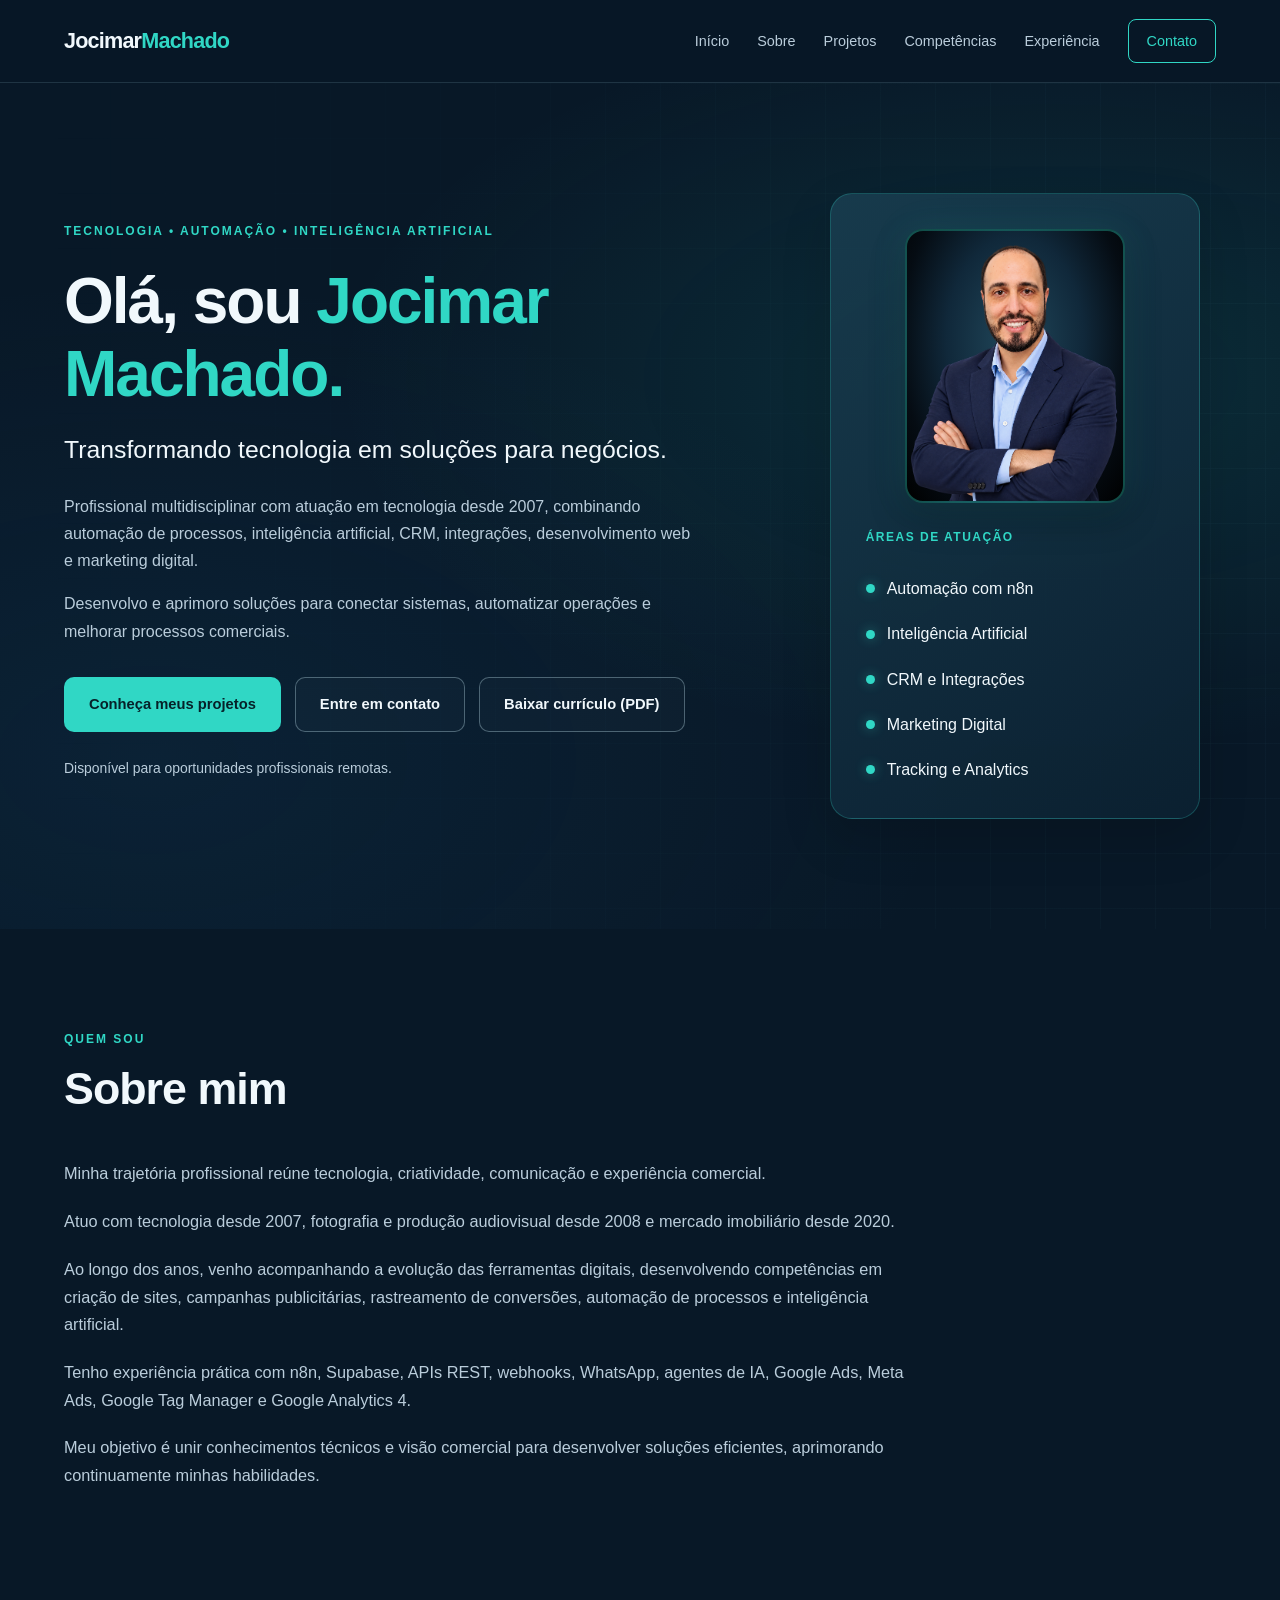
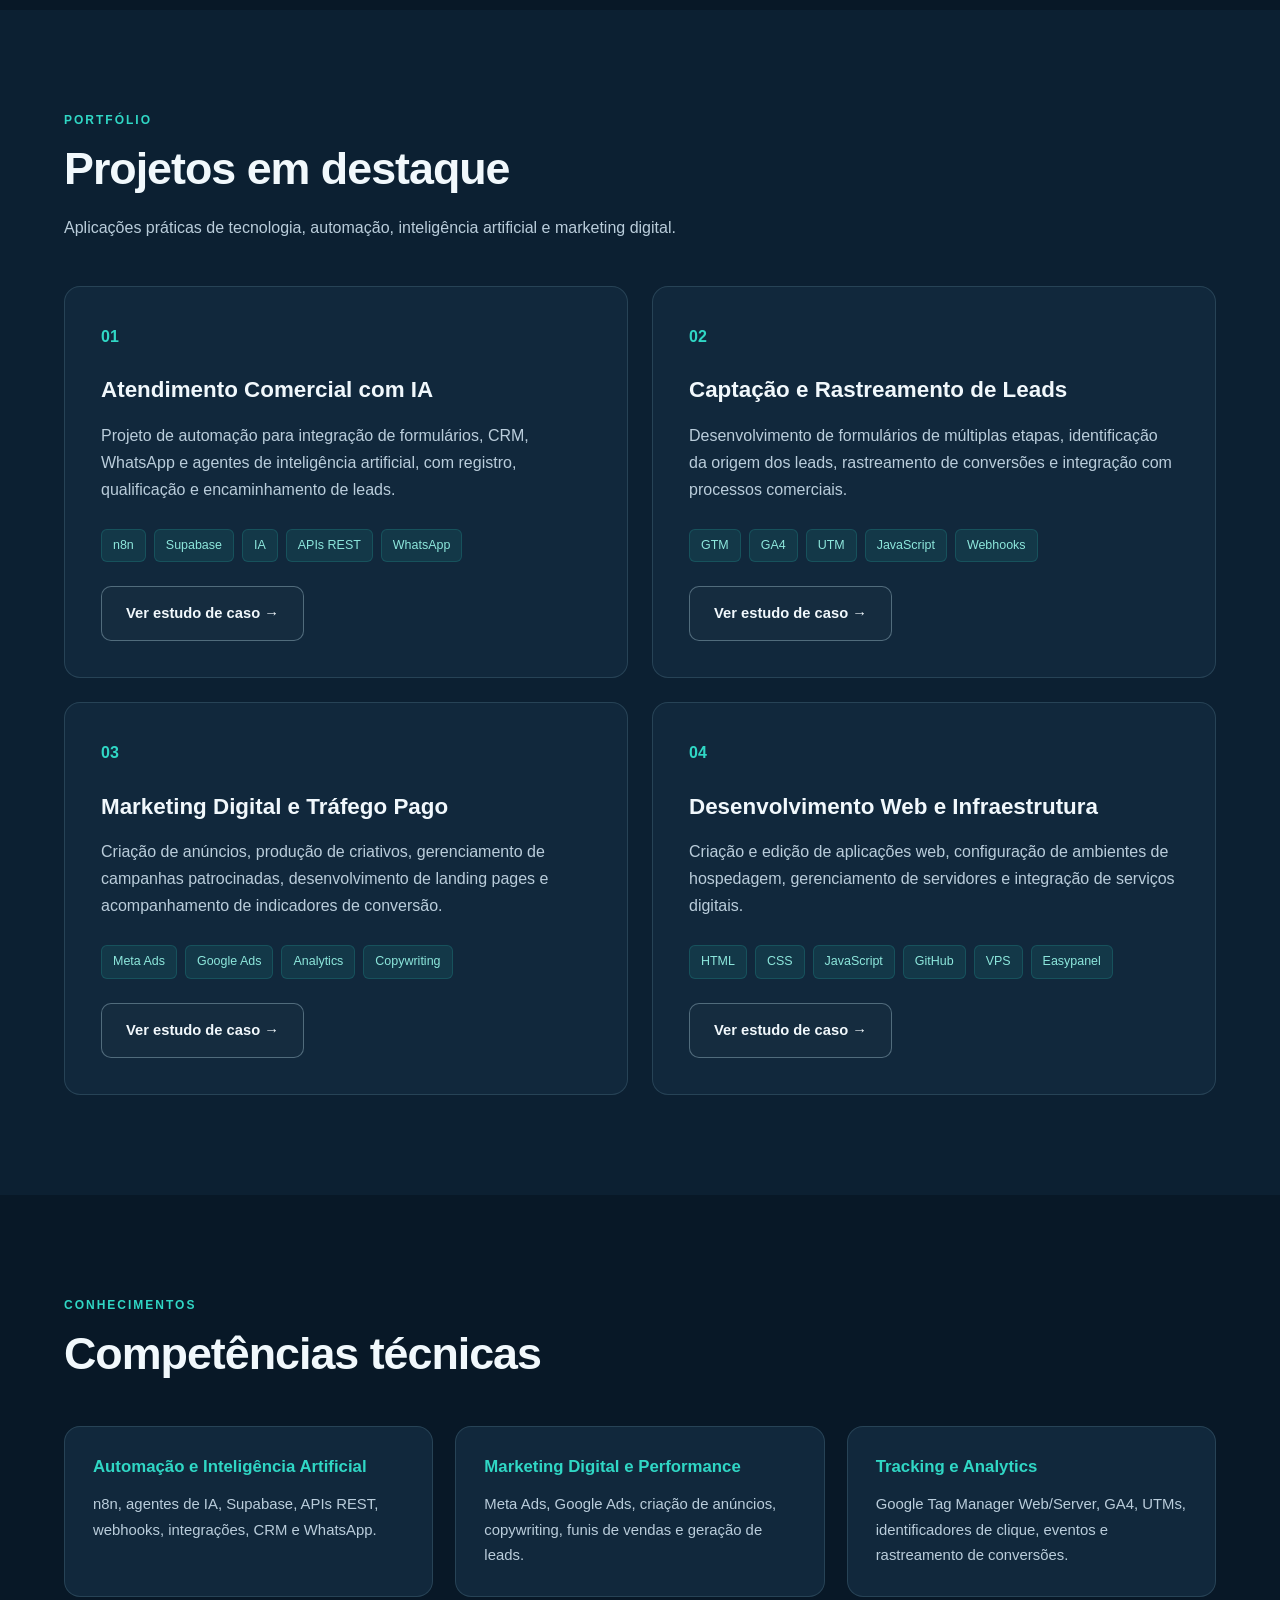
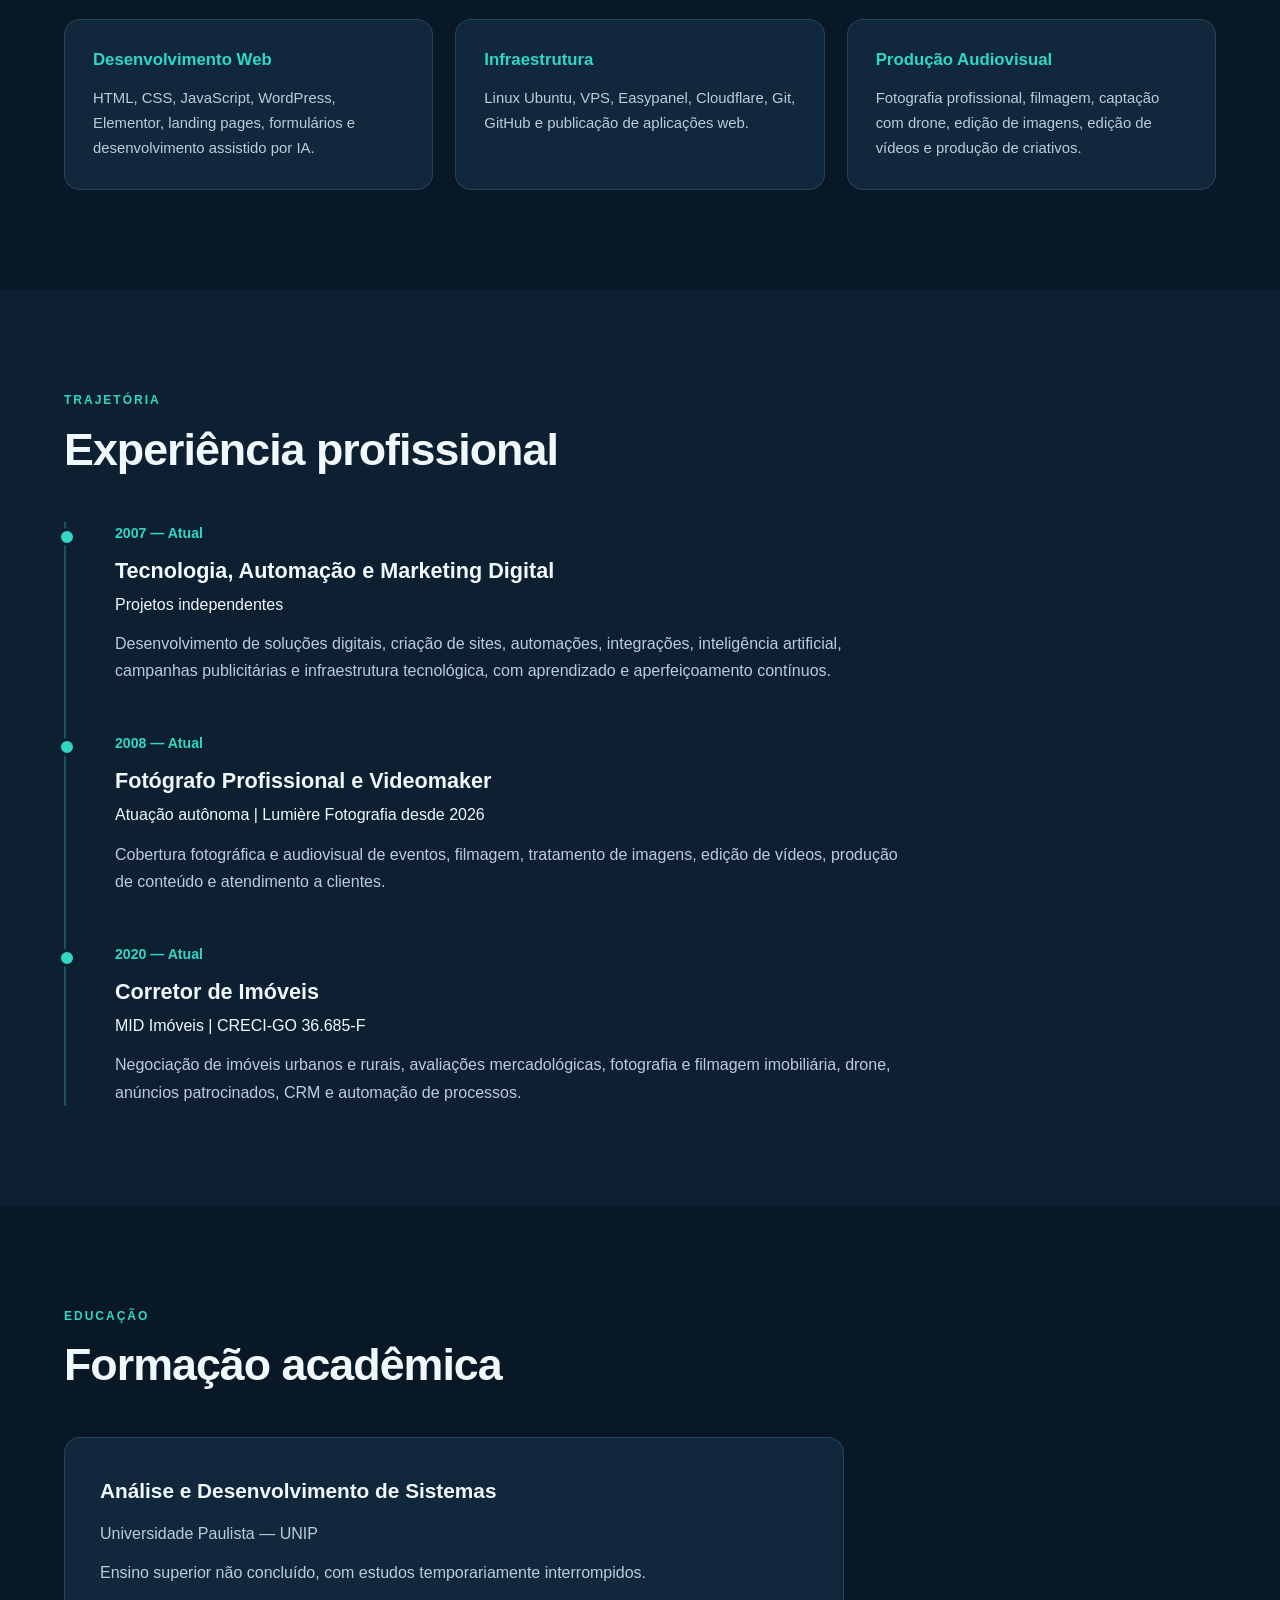
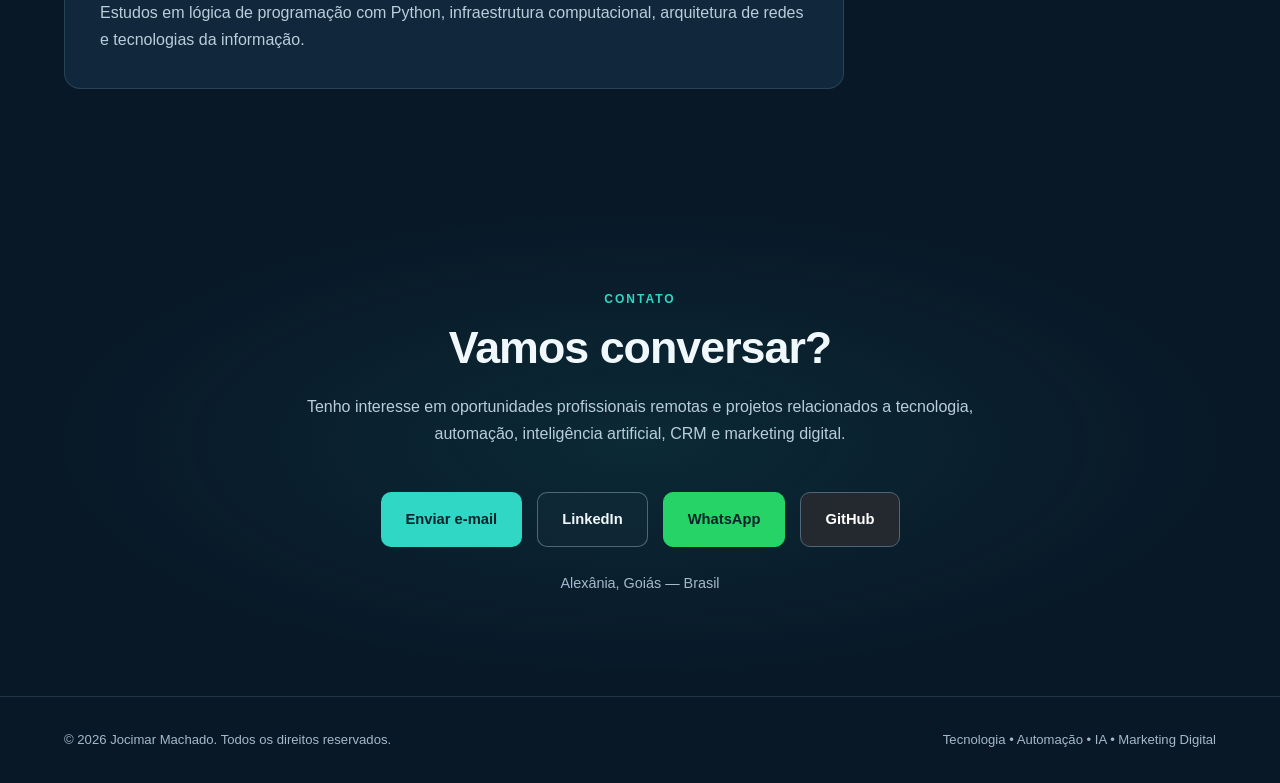
==== commit e8736c52: "Corrige imagem de compartilhamento para WhatsApp" ====
--- a/index.html
+++ b/index.html
@@ -11,14 +11,8 @@
         content="Portfólio profissional de Jocimar Machado. Tecnologia, automação com n8n, inteligência artificial, CRM, integrações, desenvolvimento web e marketing digital.">
 
     <meta name="author" content="Jocimar Machado">
-
     <meta name="theme-color" content="#081827">
-    <!-- SEO -->
-<link rel="canonical" href="https://portfolio.jocimarmachado.com.br/">
-
-<meta name="description" content="Portfólio profissional com projetos de automação, agentes de IA, integrações, desenvolvimento web e marketing digital.">
-
-
+    
 <!-- OPEN GRAPH - LINKEDIN, FACEBOOK E WHATSAPP -->
 
 <meta property="og:type" content="website">
@@ -64,6 +58,9 @@
 <meta name="twitter:image"
       content="https://portfolio.jocimarmachado.com.br/assets/images/preview-linkedin-jocimar.jpg">
 
+
+    <link rel="stylesheet" href="assets/css/style.css">
+    <script src="assets/js/main.js" defer></script>
 </head>
 
 <body>
--- a/assets/css/style.css
+++ b/assets/css/style.css
@@ -0,0 +1,1242 @@
+
+/* =====================================================
+   JOCIMAR MACHADO | PORTFÓLIO PROFISSIONAL
+   CSS consolidado - Página inicial e estudos de caso
+   ===================================================== */
+
+/* 01. VARIÁVEIS */
+:root {
+  color-scheme: dark;
+  --bg: #081827;
+  --bg-secondary: #0c2032;
+  --surface: #11283c;
+  --surface-hover: #17344a;
+  --primary: #30d7c5;
+  --primary-hover: #24bfae;
+  --text: #f1f8fc;
+  --text-secondary: #bacddb;
+  --text-muted: #a4bacc;
+  --border: rgba(157, 207, 221, 0.16);
+  --radius: 16px;
+  --container-width: 1160px;
+  --content-width: 850px;
+  --shadow: 0 20px 50px rgba(0, 0, 0, 0.16);
+}
+
+/* 02. BASE E ACESSIBILIDADE */
+* {
+  margin: 0;
+  padding: 0;
+  box-sizing: border-box;
+}
+
+html {
+  scroll-behavior: smooth;
+  scroll-padding-top: 90px;
+}
+
+body {
+  background: var(--bg);
+  color: var(--text);
+  font-family: "Segoe UI", Arial, sans-serif;
+  line-height: 1.7;
+  -webkit-font-smoothing: antialiased;
+}
+
+a {
+  color: inherit;
+  text-decoration: none;
+}
+
+button { font: inherit; }
+ul { list-style: none; }
+img { display: block; max-width: 100%; }
+
+::selection {
+  background: var(--primary);
+  color: var(--bg);
+}
+
+:focus-visible {
+  outline: 3px solid var(--primary);
+  outline-offset: 4px;
+}
+
+.container {
+  width: min(90%, var(--container-width));
+  margin: 0 auto;
+}
+
+.skip-link {
+  position: fixed;
+  top: -100px;
+  left: 15px;
+  z-index: 2000;
+  padding: 12px 20px;
+  background: var(--primary);
+  color: var(--bg);
+  border-radius: 8px;
+}
+
+.skip-link:focus { top: 15px; }
+
+/* 03. CABEÇALHO E NAVEGAÇÃO */
+.header {
+  position: sticky;
+  top: 0;
+  z-index: 1000;
+  background: rgba(8, 24, 39, 0.94);
+  border-bottom: 1px solid var(--border);
+  backdrop-filter: blur(16px);
+  -webkit-backdrop-filter: blur(16px);
+}
+
+.nav-container {
+  min-height: 82px;
+  display: flex;
+  justify-content: space-between;
+  align-items: center;
+  position: relative;
+  gap: 30px;
+}
+
+.logo {
+  color: var(--text);
+  font-size: 1.35rem;
+  font-weight: 800;
+  letter-spacing: -0.8px;
+  white-space: nowrap;
+}
+
+.logo span { color: var(--primary); }
+
+.nav {
+  display: flex;
+  align-items: center;
+  gap: 28px;
+}
+
+.nav a {
+  font-size: 0.9rem;
+  font-weight: 500;
+  color: var(--text-secondary);
+  transition: color 0.25s ease;
+}
+
+.nav a:hover,
+.nav a:focus-visible { color: var(--primary); }
+
+.nav .nav-contact {
+  color: var(--primary);
+  border: 1px solid var(--primary);
+  border-radius: 8px;
+  padding: 9px 18px;
+}
+
+.nav .nav-contact:hover {
+  color: var(--bg);
+  background: var(--primary);
+}
+
+.menu-toggle { display: none; }
+
+/* 04. APRESENTAÇÃO DA PÁGINA INICIAL */
+.hero {
+  position: relative;
+  overflow: hidden;
+  min-height: 680px;
+  display: flex;
+  align-items: center;
+  padding: 110px 0;
+  background:
+    radial-gradient(ellipse at 82% 35%, rgba(33, 181, 170, 0.14), transparent 48%),
+    radial-gradient(ellipse at 12% 80%, rgba(30, 99, 150, 0.13), transparent 50%),
+    var(--bg);
+}
+
+.hero::before {
+  content: "";
+  position: absolute;
+  inset: 0;
+  pointer-events: none;
+  background-image:
+    linear-gradient(rgba(90, 159, 177, 0.045) 1px, transparent 1px),
+    linear-gradient(90deg, rgba(90, 159, 177, 0.045) 1px, transparent 1px);
+  background-size: 55px 55px;
+  mask-image: linear-gradient(to right, transparent, black);
+}
+
+.hero-content {
+  position: relative;
+  z-index: 1;
+  display: grid;
+  grid-template-columns: 1.35fr 0.8fr;
+  align-items: center;
+  gap: 70px;
+}
+
+.eyebrow {
+  display: inline-block;
+  margin-bottom: 24px;
+  color: var(--primary);
+  font-size: 0.75rem;
+  font-weight: 700;
+  letter-spacing: 2px;
+}
+
+.hero h1 {
+  margin-bottom: 22px;
+  font-size: clamp(2.5rem, 5vw, 4.5rem);
+  line-height: 1.13;
+  font-weight: 800;
+  letter-spacing: -2px;
+}
+
+.hero h1 span { color: var(--primary); }
+
+.hero h2 {
+  max-width: 640px;
+  margin-bottom: 25px;
+  font-size: clamp(1.15rem, 2vw, 1.55rem);
+  font-weight: 500;
+  line-height: 1.45;
+}
+
+.hero p {
+  max-width: 630px;
+  margin-bottom: 16px;
+  color: var(--text-secondary);
+}
+
+.hero-buttons {
+  display: flex;
+  flex-wrap: wrap;
+  gap: 14px;
+  margin-top: 32px;
+}
+
+.availability {
+  margin-top: 25px;
+  font-size: 0.87rem;
+  color: var(--text-muted);
+}
+
+/* 05. BOTÕES E LINKS */
+.btn {
+  display: inline-flex;
+  align-items: center;
+  justify-content: center;
+  padding: 14px 24px;
+  border: 1px solid transparent;
+  border-radius: 10px;
+  font-size: 0.92rem;
+  font-weight: 700;
+  text-align: center;
+  transition: background 0.25s ease, color 0.25s ease,
+    transform 0.25s ease, border-color 0.25s ease;
+}
+
+.btn:hover { transform: translateY(-3px); }
+
+.btn-primary {
+  background: var(--primary);
+  color: #062129;
+}
+
+.btn-primary:hover { background: var(--primary-hover); }
+
+.btn-secondary {
+  background: rgba(255, 255, 255, 0.02);
+  border-color: rgba(188, 222, 232, 0.36);
+  color: var(--text);
+}
+
+.btn-secondary:hover {
+  border-color: var(--primary);
+  color: var(--primary);
+}
+
+.contact-buttons .btn-whatsapp {
+  background: #25d366;
+  border-color: #25d366;
+  color: #062129;
+}
+
+.contact-buttons .btn-whatsapp:hover {
+  background: #1ebe5d;
+  border-color: #1ebe5d;
+  color: #062129;
+}
+
+.contact-buttons .btn-github {
+  background: #24292f;
+  border-color: #526578;
+  color: #fff;
+}
+
+.contact-buttons .btn-github:hover {
+  background: #343b45;
+  border-color: var(--primary);
+  color: var(--primary);
+}
+
+.project-card-link {
+  align-self: flex-start;
+  margin-top: 24px;
+}
+
+/* 06. FOTO E CARD TECNOLÓGICO */
+.hero-visual {
+  display: flex;
+  justify-content: center;
+}
+
+.tech-card {
+  width: 100%;
+  max-width: 370px;
+  padding: 35px;
+  border: 1px solid rgba(48, 215, 197, 0.25);
+  border-radius: 22px;
+  background: linear-gradient(145deg, rgba(25, 61, 79, 0.92), rgba(11, 32, 49, 0.96));
+  box-shadow: var(--shadow);
+}
+
+.profile-photo {
+  display: block;
+  width: 100%;
+  max-width: 220px;
+  height: auto;
+  margin: 0 auto 24px;
+  background: radial-gradient(ellipse at 50% 40%,
+    #21485b 0%, #10283a 45%, #050c13 75%, #000 100%);
+  border: 2px solid rgba(48, 215, 197, 0.35);
+  border-radius: 18px;
+  box-shadow: 0 0 35px rgba(48, 215, 197, 0.12),
+    0 15px 35px rgba(0, 0, 0, 0.25);
+}
+
+.tech-card-label {
+  display: block;
+  margin-bottom: 28px;
+  color: var(--primary);
+  font-size: 0.75rem;
+  letter-spacing: 1.5px;
+  font-weight: 700;
+}
+
+.tech-card ul { display: grid; gap: 18px; }
+
+.tech-card li {
+  display: flex;
+  align-items: center;
+  gap: 12px;
+  font-weight: 500;
+  color: var(--text);
+}
+
+.tech-card li::before {
+  content: "";
+  width: 9px;
+  height: 9px;
+  flex-shrink: 0;
+  border-radius: 50%;
+  background: var(--primary);
+  box-shadow: 0 0 12px rgba(48, 215, 197, 0.45);
+}
+
+/* 07. SEÇÕES E TEXTO COMPARTILHADO */
+.section { padding: 100px 0; }
+.section-alt { background: var(--bg-secondary); }
+
+.section-heading {
+  max-width: 750px;
+  margin-bottom: 45px;
+}
+
+.section-label {
+  display: block;
+  margin-bottom: 12px;
+  color: var(--primary);
+  font-size: 0.75rem;
+  font-weight: 700;
+  letter-spacing: 2px;
+}
+
+.section-heading h2 {
+  margin-bottom: 18px;
+  font-size: clamp(2rem, 4vw, 2.8rem);
+  letter-spacing: -1px;
+  line-height: 1.2;
+}
+
+.section-heading p { color: var(--text-secondary); }
+
+.about-content { max-width: 850px; }
+
+.about-content p {
+  margin-bottom: 20px;
+  color: var(--text-secondary);
+  font-size: 1.02rem;
+}
+
+/* 08. PROJETOS E ETIQUETAS */
+.projects-grid {
+  display: grid;
+  grid-template-columns: repeat(2, minmax(0, 1fr));
+  gap: 24px;
+}
+
+.project-card {
+  display: flex;
+  flex-direction: column;
+  min-width: 0;
+  padding: 36px;
+  background: var(--surface);
+  border: 1px solid var(--border);
+  border-radius: var(--radius);
+  transition: transform 0.3s ease, border-color 0.3s ease,
+    background 0.3s ease;
+}
+
+.project-card:hover {
+  transform: translateY(-6px);
+  border-color: rgba(48, 215, 197, 0.45);
+  background: var(--surface-hover);
+}
+
+.project-number {
+  display: inline-block;
+  margin-bottom: 25px;
+  color: var(--primary);
+  font-size: 1rem;
+  font-weight: 700;
+}
+
+.project-card h3 {
+  margin-bottom: 16px;
+  font-size: 1.4rem;
+  line-height: 1.35;
+}
+
+.project-card p {
+  flex-grow: 1;
+  margin-bottom: 26px;
+  color: var(--text-secondary);
+}
+
+.tags {
+  display: flex;
+  flex-wrap: wrap;
+  gap: 8px;
+}
+
+.tags span {
+  padding: 5px 11px;
+  background: rgba(48, 215, 197, 0.09);
+  border: 1px solid rgba(48, 215, 197, 0.16);
+  border-radius: 6px;
+  color: #8de7dc;
+  font-size: 0.78rem;
+  font-weight: 500;
+}
+
+/* 09. COMPETÊNCIAS */
+.skills-grid {
+  display: grid;
+  grid-template-columns: repeat(3, minmax(0, 1fr));
+  gap: 22px;
+}
+
+.skill-group {
+  min-width: 0;
+  padding: 28px;
+  background: var(--surface);
+  border: 1px solid var(--border);
+  border-radius: var(--radius);
+  transition: border-color 0.25s ease;
+}
+
+.skill-group:hover { border-color: rgba(48, 215, 197, 0.4); }
+
+.skill-group h3 {
+  margin-bottom: 14px;
+  color: var(--primary);
+  font-size: 1.05rem;
+  line-height: 1.4;
+}
+
+.skill-group p {
+  color: var(--text-secondary);
+  font-size: 0.93rem;
+}
+
+/* 10. EXPERIÊNCIA PROFISSIONAL */
+.timeline {
+  position: relative;
+  max-width: 850px;
+  padding-left: 34px;
+  border-left: 2px solid rgba(48, 215, 197, 0.28);
+}
+
+.timeline-item {
+  position: relative;
+  padding: 0 0 48px 15px;
+}
+
+.timeline-item:last-child { padding-bottom: 0; }
+
+.timeline-item::before {
+  content: "";
+  position: absolute;
+  top: 6px;
+  left: -42px;
+  width: 12px;
+  height: 12px;
+  background: var(--primary);
+  border: 3px solid var(--bg-secondary);
+  border-radius: 50%;
+  box-sizing: content-box;
+}
+
+.timeline-year {
+  display: block;
+  margin-bottom: 10px;
+  color: var(--primary);
+  font-size: 0.88rem;
+  font-weight: 700;
+}
+
+.timeline-item h3 {
+  margin-bottom: 5px;
+  font-size: 1.35rem;
+  line-height: 1.4;
+}
+
+.timeline-company {
+  margin-bottom: 12px;
+  color: var(--text);
+  font-weight: 500;
+}
+
+.timeline-item p:not(.timeline-company) { color: var(--text-secondary); }
+
+/* 11. FORMAÇÃO */
+.education-card {
+  max-width: 780px;
+  padding: 35px;
+  background: var(--surface);
+  border: 1px solid var(--border);
+  border-radius: var(--radius);
+}
+
+.education-card h3 {
+  margin-bottom: 12px;
+  font-size: 1.3rem;
+}
+
+.education-card p {
+  margin-bottom: 12px;
+  color: var(--text-secondary);
+}
+
+.education-card p:last-child { margin-bottom: 0; }
+
+/* 12. CONTATO E RODAPÉ */
+.contact-section {
+  text-align: center;
+  background:
+    radial-gradient(ellipse at center, rgba(48, 215, 197, 0.09), transparent 65%),
+    var(--bg);
+}
+
+.contact-section .section-heading {
+  margin-left: auto;
+  margin-right: auto;
+}
+
+.contact-buttons {
+  display: flex;
+  justify-content: center;
+  flex-wrap: wrap;
+  gap: 15px;
+}
+
+.contact-location {
+  margin-top: 24px;
+  color: var(--text-muted);
+  font-size: 0.9rem;
+}
+
+.footer {
+  padding: 32px 0;
+  border-top: 1px solid var(--border);
+}
+
+.footer-content {
+  display: flex;
+  justify-content: space-between;
+  align-items: center;
+  gap: 20px;
+}
+
+.footer p {
+  color: var(--text-muted);
+  font-size: 0.82rem;
+}
+
+/* 13. ESTUDO DE CASO: TÍTULOS CENTRALIZADOS,
+       BLOCOS CENTRALIZADOS E TEXTOS À ESQUERDA */
+.project-intro .section-heading,
+.architecture-section .section-heading,
+.project-problem .section-heading,
+.project-process .section-heading,
+.project-benefits .section-heading {
+  width: 100%;
+  max-width: var(--content-width);
+  margin: 0 auto 35px;
+}
+
+.project-intro .section-label,
+.architecture-section .section-label,
+.project-problem .section-label,
+.project-process .section-label,
+.project-benefits .section-label,
+.project-intro .section-heading h2,
+.architecture-section .section-heading h2,
+.project-problem .section-heading h2,
+.project-process .section-heading h2,
+.project-benefits .section-heading h2 {
+  text-align: center;
+}
+
+/* Descrições alinhadas à esquerda no centro da página */
+.project-intro .section-heading p,
+.architecture-section .section-heading p,
+.project-problem .section-heading p,
+.project-process .section-heading p,
+.project-benefits .section-heading p {
+  text-align: left;
+}
+
+.project-intro .tags,
+.project-problem .about-content,
+.project-benefits .about-content,
+.project-process .projects-grid,
+.project-benefits .hero-buttons {
+  width: 100%;
+  max-width: var(--content-width);
+  margin-left: auto;
+  margin-right: auto;
+}
+
+.project-intro .tags,
+.project-benefits .hero-buttons { justify-content: flex-start; }
+
+.project-problem .about-content,
+.project-benefits .about-content { text-align: left; }
+
+.project-benefits .hero-buttons { margin-top: 32px; }
+
+/* Títulos dos cards centralizados; explicações à esquerda */
+.project-process .project-card {
+  align-items: stretch;
+  text-align: left;
+}
+
+.project-process .project-number { align-self: center; }
+.project-process .project-card h3 { text-align: center; }
+.project-process .project-card p { text-align: left; }
+
+/* 14. ESTUDO DE CASO: FLUXO VERTICAL */
+.architecture-section .architecture-flow {
+  display: flex;
+  flex-direction: column;
+  align-items: stretch;
+  gap: 12px;
+  width: 100%;
+  max-width: var(--content-width);
+  margin: 0 auto;
+}
+
+.architecture-section .architecture-step {
+  width: 100%;
+  padding: 24px 30px;
+  background: var(--surface);
+  border: 1px solid rgba(48, 215, 197, 0.3);
+  border-radius: 14px;
+  text-align: left;
+  transition: border-color 0.3s ease, transform 0.3s ease,
+    box-shadow 0.3s ease;
+}
+
+.architecture-section .architecture-step:hover {
+  border-color: var(--primary);
+  transform: translateY(-5px);
+  box-shadow: 0 10px 30px rgba(48, 215, 197, 0.1);
+}
+
+.architecture-section .architecture-number {
+  display: block;
+  margin-bottom: 10px;
+  color: var(--primary);
+  font-size: 0.8rem;
+  font-weight: 700;
+  text-align: center;
+}
+
+.architecture-section .architecture-step h3 {
+  margin-bottom: 10px;
+  color: #fff;
+  font-size: 1.05rem;
+  text-align: center;
+}
+
+.architecture-section .architecture-step p {
+  color: var(--text-secondary);
+  font-size: 0.85rem;
+  line-height: 1.6;
+  text-align: left;
+}
+
+.architecture-section .architecture-arrow {
+  display: flex;
+  align-items: center;
+  justify-content: center;
+  align-self: center;
+  color: var(--primary);
+  font-size: 1.6rem;
+  font-weight: 700;
+  line-height: 1;
+  transform: rotate(90deg);
+}
+
+/* 15. RESPONSIVIDADE */
+@media (max-width: 1024px) {
+  .hero-content { gap: 40px; }
+  .nav { gap: 16px; }
+  .nav a { font-size: 0.82rem; }
+  .skills-grid { grid-template-columns: repeat(2, minmax(0, 1fr)); }
+}
+
+@media (max-width: 860px) {
+  .nav-container { min-height: 72px; }
+
+  .menu-toggle {
+    display: flex;
+    flex-direction: column;
+    justify-content: center;
+    gap: 5px;
+    width: 42px;
+    height: 42px;
+    padding: 8px;
+    background: transparent;
+    border: 1px solid var(--border);
+    border-radius: 8px;
+    cursor: pointer;
+  }
+
+  .menu-toggle span {
+    display: block;
+    width: 100%;
+    height: 2px;
+    background: var(--text);
+    border-radius: 2px;
+  }
+
+  .nav {
+    position: absolute;
+    top: 100%;
+    left: 0;
+    right: 0;
+    display: flex;
+    flex-direction: column;
+    align-items: stretch;
+    gap: 0;
+    padding: 14px 20px;
+    background: #102437;
+    border: 1px solid var(--border);
+    border-radius: 0 0 14px 14px;
+    box-shadow: var(--shadow);
+    opacity: 0;
+    visibility: hidden;
+    pointer-events: none;
+    transform: translateY(-10px);
+    transition: opacity 0.25s ease, transform 0.25s ease,
+      visibility 0.25s ease;
+  }
+
+  .nav.is-open {
+    opacity: 1;
+    visibility: visible;
+    pointer-events: auto;
+    transform: translateY(0);
+  }
+
+  .nav a { padding: 13px 12px; font-size: 0.95rem; }
+  .nav .nav-contact { margin-top: 10px; text-align: center; }
+
+  .hero { min-height: auto; padding: 85px 0; }
+  .hero-content { grid-template-columns: 1fr; gap: 50px; }
+  .hero-visual { justify-content: center; }
+  .projects-grid { grid-template-columns: 1fr; }
+  .section { padding: 75px 0; }
+  .footer-content { flex-direction: column; text-align: center; }
+}
+
+@media (max-width: 600px) {
+  .container { width: min(92%, var(--container-width)); }
+  .logo { font-size: 1.15rem; }
+  .hero { padding: 65px 0; }
+  .hero h1 {
+    font-size: clamp(2.15rem, 9vw, 3rem);
+    letter-spacing: -1px;
+  }
+  .hero h2 { font-size: 1.12rem; }
+  .eyebrow { font-size: 0.67rem; letter-spacing: 1px; }
+  .hero-buttons { flex-direction: column; }
+  .hero-buttons .btn { width: 100%; }
+  .tech-card { padding: 25px; max-width: 100%; }
+  .section-heading h2 { font-size: 2rem; }
+  .project-card, .skill-group, .education-card { padding: 25px; }
+  .skills-grid { grid-template-columns: 1fr; }
+  .timeline { padding-left: 24px; }
+  .timeline-item { padding-left: 10px; }
+  .timeline-item::before { left: -33px; }
+  .architecture-section .architecture-step { padding: 22px; }
+}
+
+/* 16. MOVIMENTO REDUZIDO */
+@media (prefers-reduced-motion: reduce) {
+  html { scroll-behavior: auto; }
+
+  *, *::before, *::after {
+    transition-duration: 0.01ms !important;
+    animation-duration: 0.01ms !important;
+    animation-iteration-count: 1 !important;
+  }
+}
+
+/* DEMONSTRAÇÃO REAL DO N8N */
+
+.project-demo .section-heading {
+  width: 100%;
+  max-width: 850px;
+  margin: 0 auto 35px;
+}
+
+.project-demo .section-label,
+.project-demo .section-heading h2 {
+  text-align: center;
+}
+
+.project-demo .section-heading p {
+  text-align: left;
+}
+
+.workflow-figure {
+  width: 100%;
+  max-width: 1100px;
+  margin: 0 auto;
+}
+
+.workflow-figure a {
+  display: block;
+  overflow: hidden;
+  border: 1px solid rgba(48, 215, 197, 0.3);
+  border-radius: 16px;
+  background: #101820;
+}
+
+.workflow-figure img {
+  display: block;
+  width: 100%;
+  height: auto;
+}
+
+.workflow-figure figcaption {
+  margin-top: 16px;
+  color: #a4bacc;
+  font-size: 0.85rem;
+  text-align: center;
+}
+
+
+/* IMAGEM DO FORMULÁRIO - PROJETO 02 */
+
+.form-demo-figure {
+  width: 100%;
+  max-width: 630px;
+  margin: 0 auto;
+}
+
+/* IMAGEM DO META ADS - PROJETO 03 */
+
+.ads-demo-figure {
+  width: 100%;
+  max-width: 1100px;
+  margin: 0 auto;
+}
+
+
+/* ========================================
+   CARROSSEL - MARKETING DIGITAL
+======================================== */
+
+.marketing-carousel {
+  width: 100%;
+  max-width: 1100px;
+  margin: 0 auto;
+
+  background: #11283c;
+  border: 1px solid rgba(48, 215, 197, 0.3);
+  border-radius: 18px;
+
+  overflow: hidden;
+}
+
+/* ÁREA DAS IMAGENS */
+
+.marketing-carousel-viewport {
+  position: relative;
+  width: 100%;
+  height: clamp(300px, 55vw, 650px);
+  background: #081827;
+}
+
+.marketing-slide {
+  position: absolute;
+  inset: 0;
+
+  display: flex;
+  flex-direction: column;
+}
+
+.marketing-slide[hidden] {
+  display: none;
+}
+
+.marketing-slide a {
+  display: flex;
+  align-items: center;
+  justify-content: center;
+
+  flex: 1;
+  min-height: 0;
+  width: 100%;
+  padding: 12px;
+}
+
+.marketing-slide img {
+  width: 100%;
+  height: 100%;
+  object-fit: contain;
+}
+
+/* DESCRIÇÃO DA IMAGEM */
+
+.marketing-slide figcaption {
+  padding: 14px 20px;
+  background: #11283c;
+
+  color: #bacddb;
+  font-size: 0.85rem;
+  text-align: center;
+}
+
+/* CONTROLES */
+
+.marketing-carousel-controls {
+  display: flex;
+  align-items: center;
+  justify-content: space-between;
+
+  padding: 16px 24px;
+  background: #11283c;
+  border-top: 1px solid rgba(48, 215, 197, 0.15);
+}
+
+/* SETAS */
+
+.marketing-carousel-prev,
+.marketing-carousel-next {
+  width: 42px;
+  height: 42px;
+
+  display: flex;
+  align-items: center;
+  justify-content: center;
+
+  background: #17344a;
+  color: #30d7c5;
+
+  border: 1px solid rgba(48, 215, 197, 0.3);
+  border-radius: 10px;
+
+  font-size: 20px;
+  cursor: pointer;
+
+  transition: background 0.3s ease;
+}
+
+.marketing-carousel-prev:hover,
+.marketing-carousel-next:hover {
+  background: #21485b;
+}
+
+/* INDICADORES */
+
+.marketing-carousel-dots {
+  display: flex;
+  align-items: center;
+  gap: 10px;
+}
+
+.marketing-carousel-dot {
+  width: 10px;
+  height: 10px;
+
+  background: #536779;
+  border: none;
+  border-radius: 50%;
+
+  cursor: pointer;
+  transition: background 0.3s ease;
+}
+
+.marketing-carousel-dot.active {
+  background: #30d7c5;
+}
+
+/* RESPONSIVIDADE */
+
+@media (max-width: 600px) {
+
+  .marketing-carousel-viewport {
+    height: 320px;
+  }
+
+  .marketing-carousel-controls {
+    padding: 12px 16px;
+  }
+
+  .marketing-slide figcaption {
+    font-size: 0.75rem;
+  }
+
+}
+
+
+/* ========================================
+   POPUP DE IMAGENS - LIGHTBOX
+======================================== */
+
+.marketing-lightbox {
+  position: fixed;
+  inset: 0;
+  margin: auto;
+
+  width: min(96vw, 1400px);
+  max-height: 94vh;
+
+  padding: 48px 16px 16px;
+
+  background: #081827;
+  border: 1px solid rgba(48, 215, 197, 0.4);
+  border-radius: 16px;
+
+  box-shadow: 0 20px 80px rgba(0, 0, 0, 0.6);
+  overflow: auto;
+}
+
+/* Fundo escurecido */
+
+.marketing-lightbox::backdrop {
+  background: rgba(0, 0, 0, 0.9);
+  backdrop-filter: blur(6px);
+}
+
+/* Imagem ampliada */
+
+.marketing-lightbox-image {
+  display: block;
+
+  width: auto;
+  height: auto;
+
+  max-width: 100%;
+  max-height: calc(94vh - 90px);
+
+  margin: 0 auto;
+  object-fit: contain;
+
+  border-radius: 8px;
+}
+
+/* Botão fechar */
+
+.marketing-lightbox-close {
+  position: absolute;
+  top: 8px;
+  right: 12px;
+
+  display: flex;
+  align-items: center;
+  justify-content: center;
+
+  width: 36px;
+  height: 36px;
+
+  background: #17344a;
+  color: #ffffff;
+
+  border: 1px solid rgba(48, 215, 197, 0.4);
+  border-radius: 8px;
+
+  font-size: 28px;
+  line-height: 1;
+  cursor: pointer;
+}
+
+.marketing-lightbox-close:hover {
+  background: #30d7c5;
+  color: #081827;
+}
+
+
+/* ========================================
+   NAVEGAÇÃO DO LIGHTBOX
+======================================== */
+
+/* ÁREA DA IMAGEM E SETAS */
+
+.marketing-lightbox-view {
+  display: flex;
+  align-items: center;
+  justify-content: center;
+
+  width: 100%;
+  gap: 12px;
+}
+
+/* IMAGEM CENTRALIZADA */
+
+.marketing-lightbox-view .marketing-lightbox-image {
+  display: block;
+
+  width: auto;
+  height: auto;
+
+  max-width: calc(100% - 112px);
+  max-height: calc(94vh - 160px);
+
+  object-fit: contain;
+  border-radius: 8px;
+}
+
+/* BOTÕES DE NAVEGAÇÃO */
+
+.marketing-lightbox-nav {
+  display: flex;
+  align-items: center;
+  justify-content: center;
+
+  flex: 0 0 44px;
+  width: 44px;
+  height: 44px;
+
+  background: #17344a;
+  color: #30d7c5;
+
+  border: 1px solid rgba(48, 215, 197, 0.4);
+  border-radius: 50%;
+
+  font-size: 22px;
+  cursor: pointer;
+
+  transition: background 0.3s ease;
+}
+
+.marketing-lightbox-nav:hover {
+  background: #30d7c5;
+  color: #081827;
+}
+
+/* LEGENDA */
+
+.marketing-lightbox-caption {
+  margin-top: 16px;
+  color: #bacddb;
+  font-size: 0.85rem;
+  text-align: center;
+}
+
+/* RESPONSIVIDADE */
+
+@media (max-width: 600px) {
+
+  .marketing-lightbox-view {
+    gap: 6px;
+  }
+
+  .marketing-lightbox-nav {
+    flex-basis: 36px;
+    width: 36px;
+    height: 36px;
+    font-size: 18px;
+  }
+
+  .marketing-lightbox-view .marketing-lightbox-image {
+    max-width: calc(100% - 84px);
+  }
+
+  .marketing-lightbox-caption {
+    font-size: 0.75rem;
+  }
+
+}
+
+
+/* ========================================
+   EFEITO FADE CORRIGIDO
+======================================== */
+
+/* Imagens ocultas */
+
+.marketing-carousel-viewport .marketing-slide[hidden] {
+    display: none !important;
+}
+
+/* Imagem exibida */
+
+.marketing-carousel-viewport .marketing-slide:not([hidden]) {
+    display: flex;
+    opacity: 1;
+    visibility: visible;
+    pointer-events: auto;
+
+    animation: marketingFadeIn 0.8s ease-in-out both;
+}
+
+/* Animação de entrada */
+
+@keyframes marketingFadeIn {
+
+    from {
+        opacity: 0;
+    }
+
+    to {
+        opacity: 1;
+    }
+
+}
+
+/* Respeita preferência por movimento reduzido */
+
+@media (prefers-reduced-motion: reduce) {
+
+    .marketing-carousel-viewport .marketing-slide:not([hidden]) {
+        animation: none;
+    }
+
+}
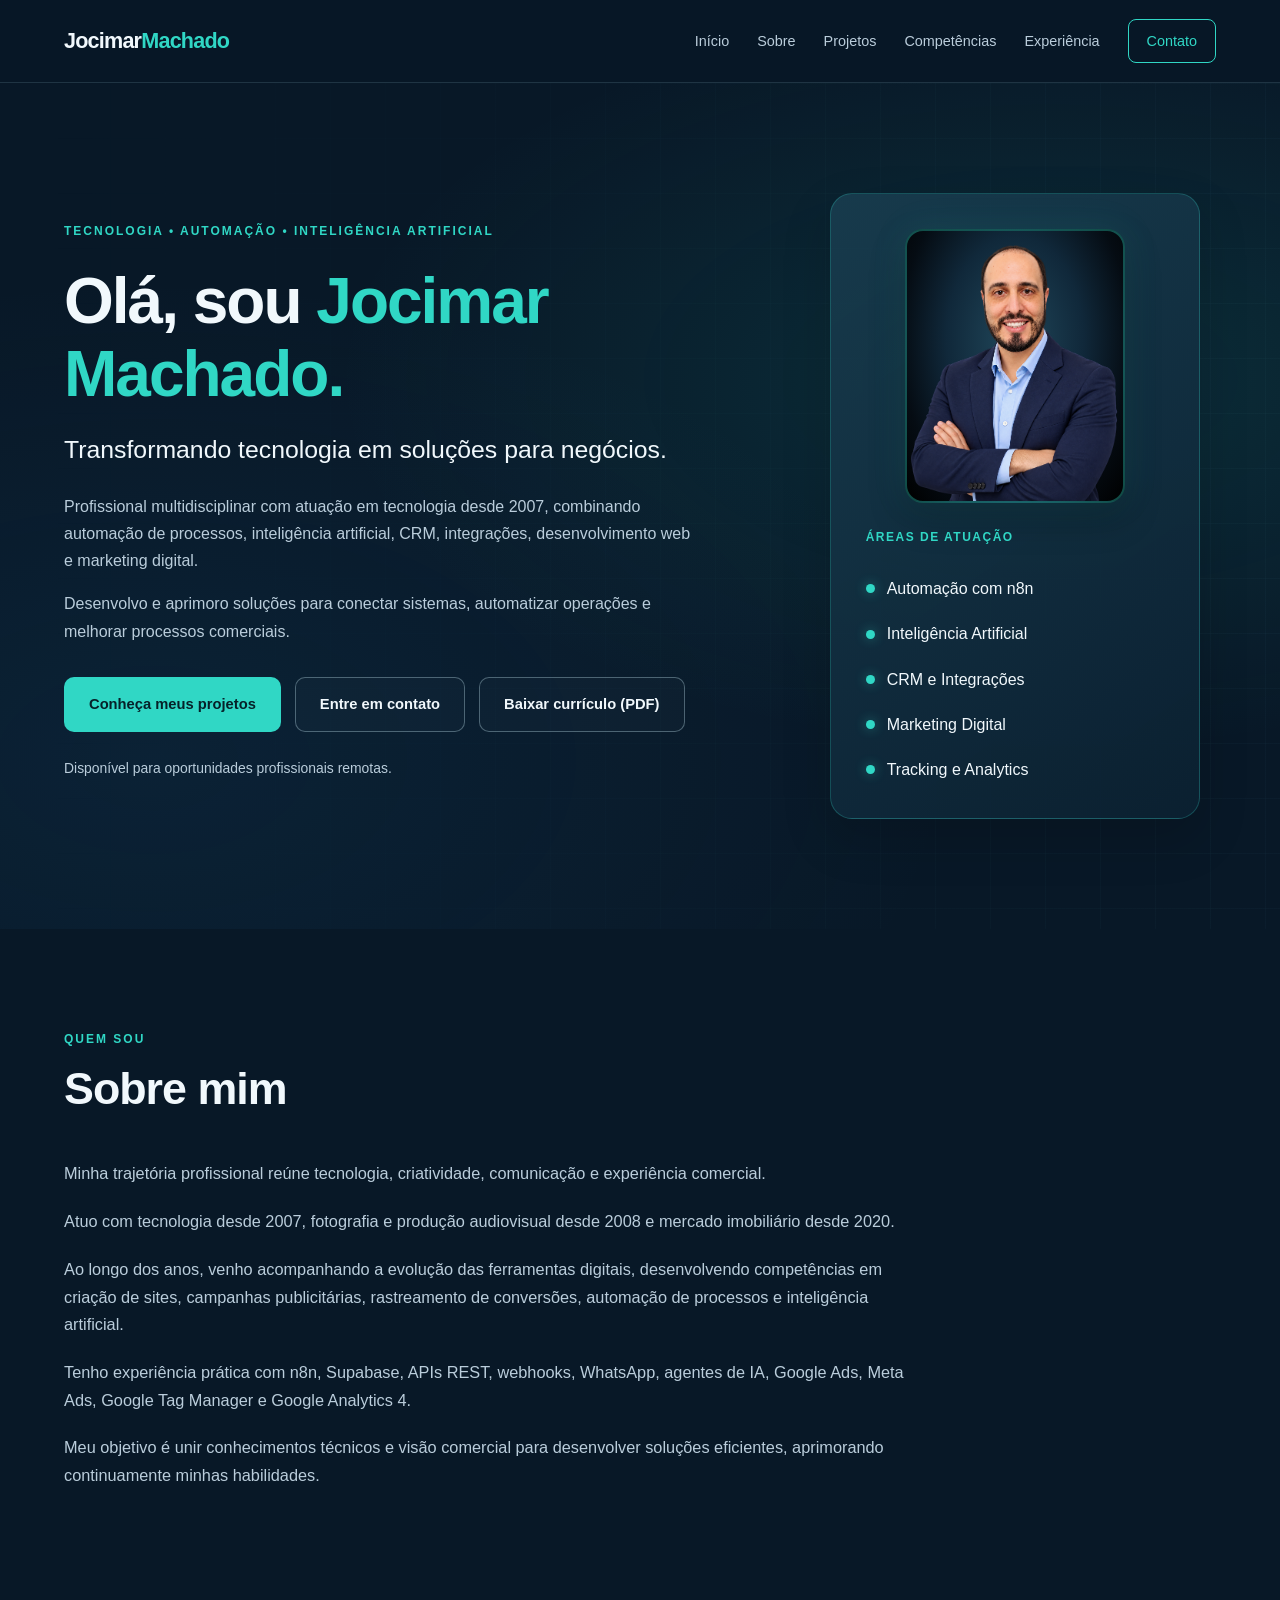
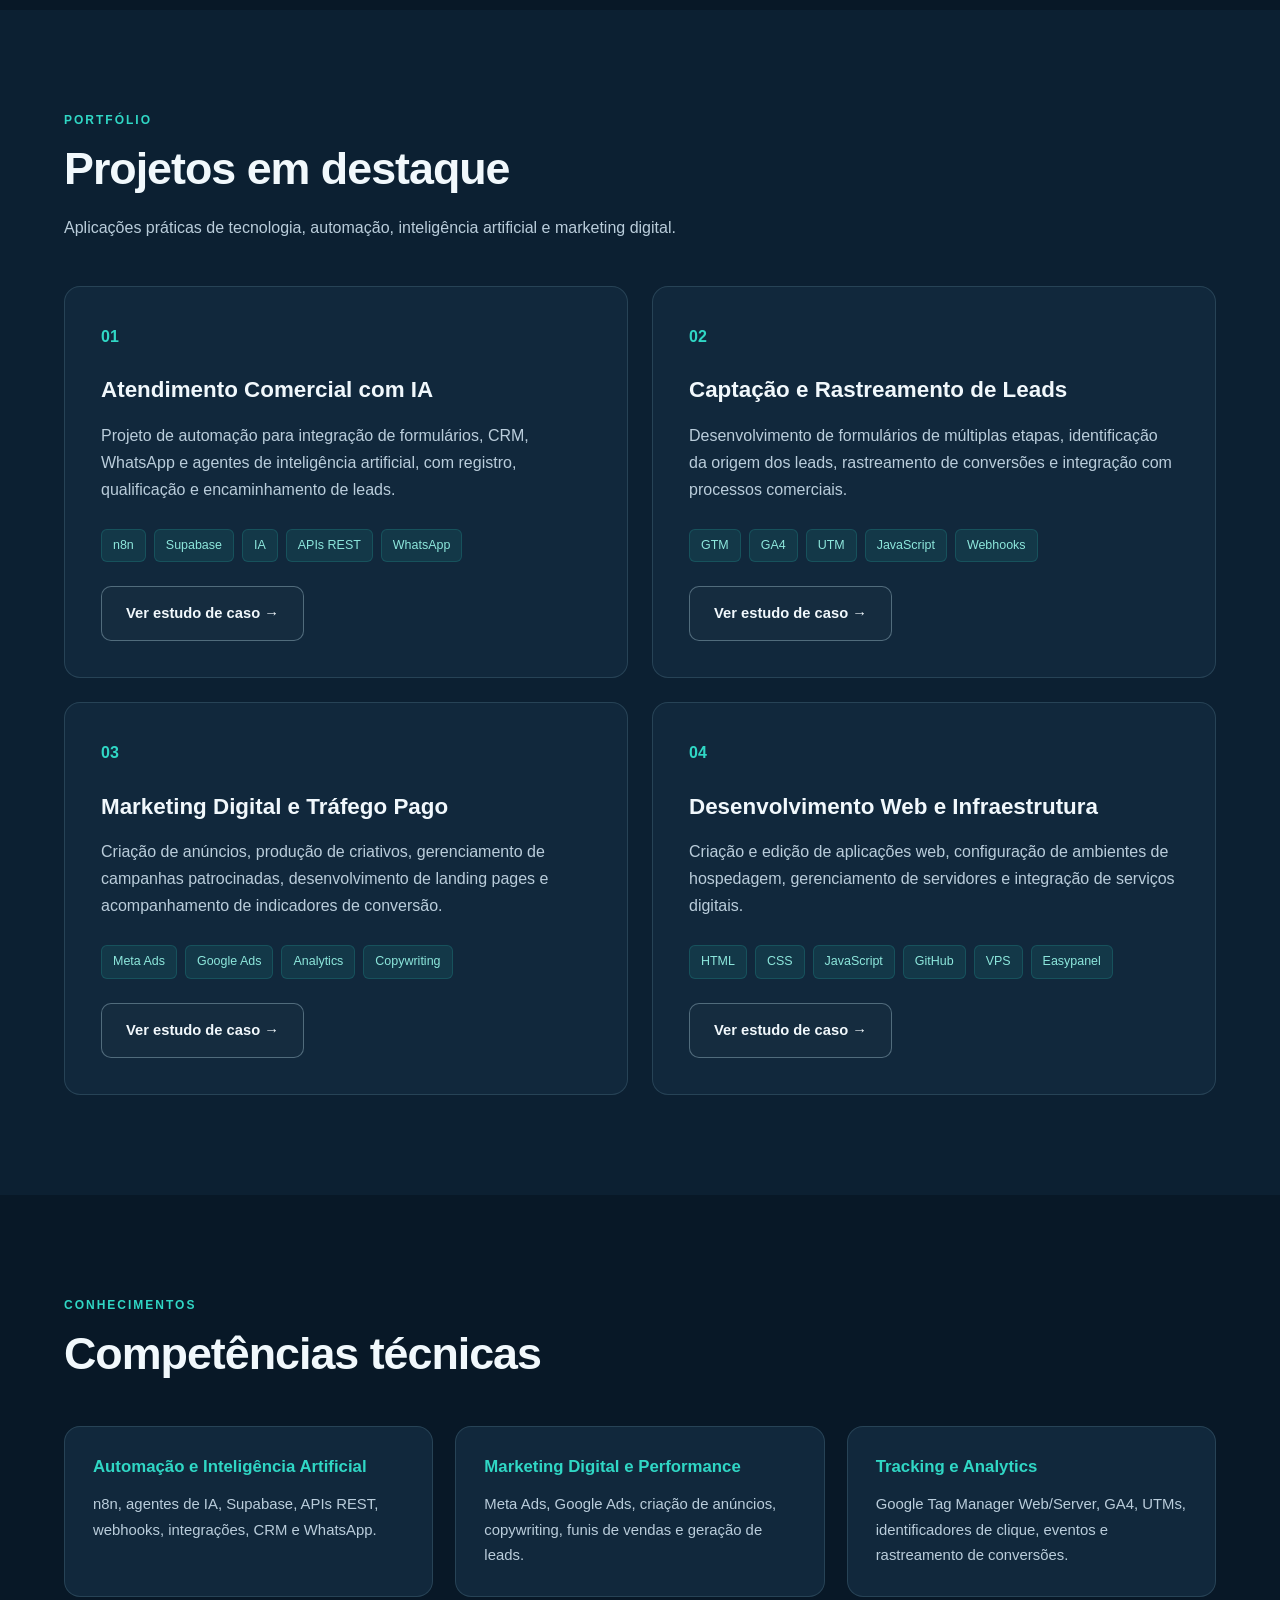
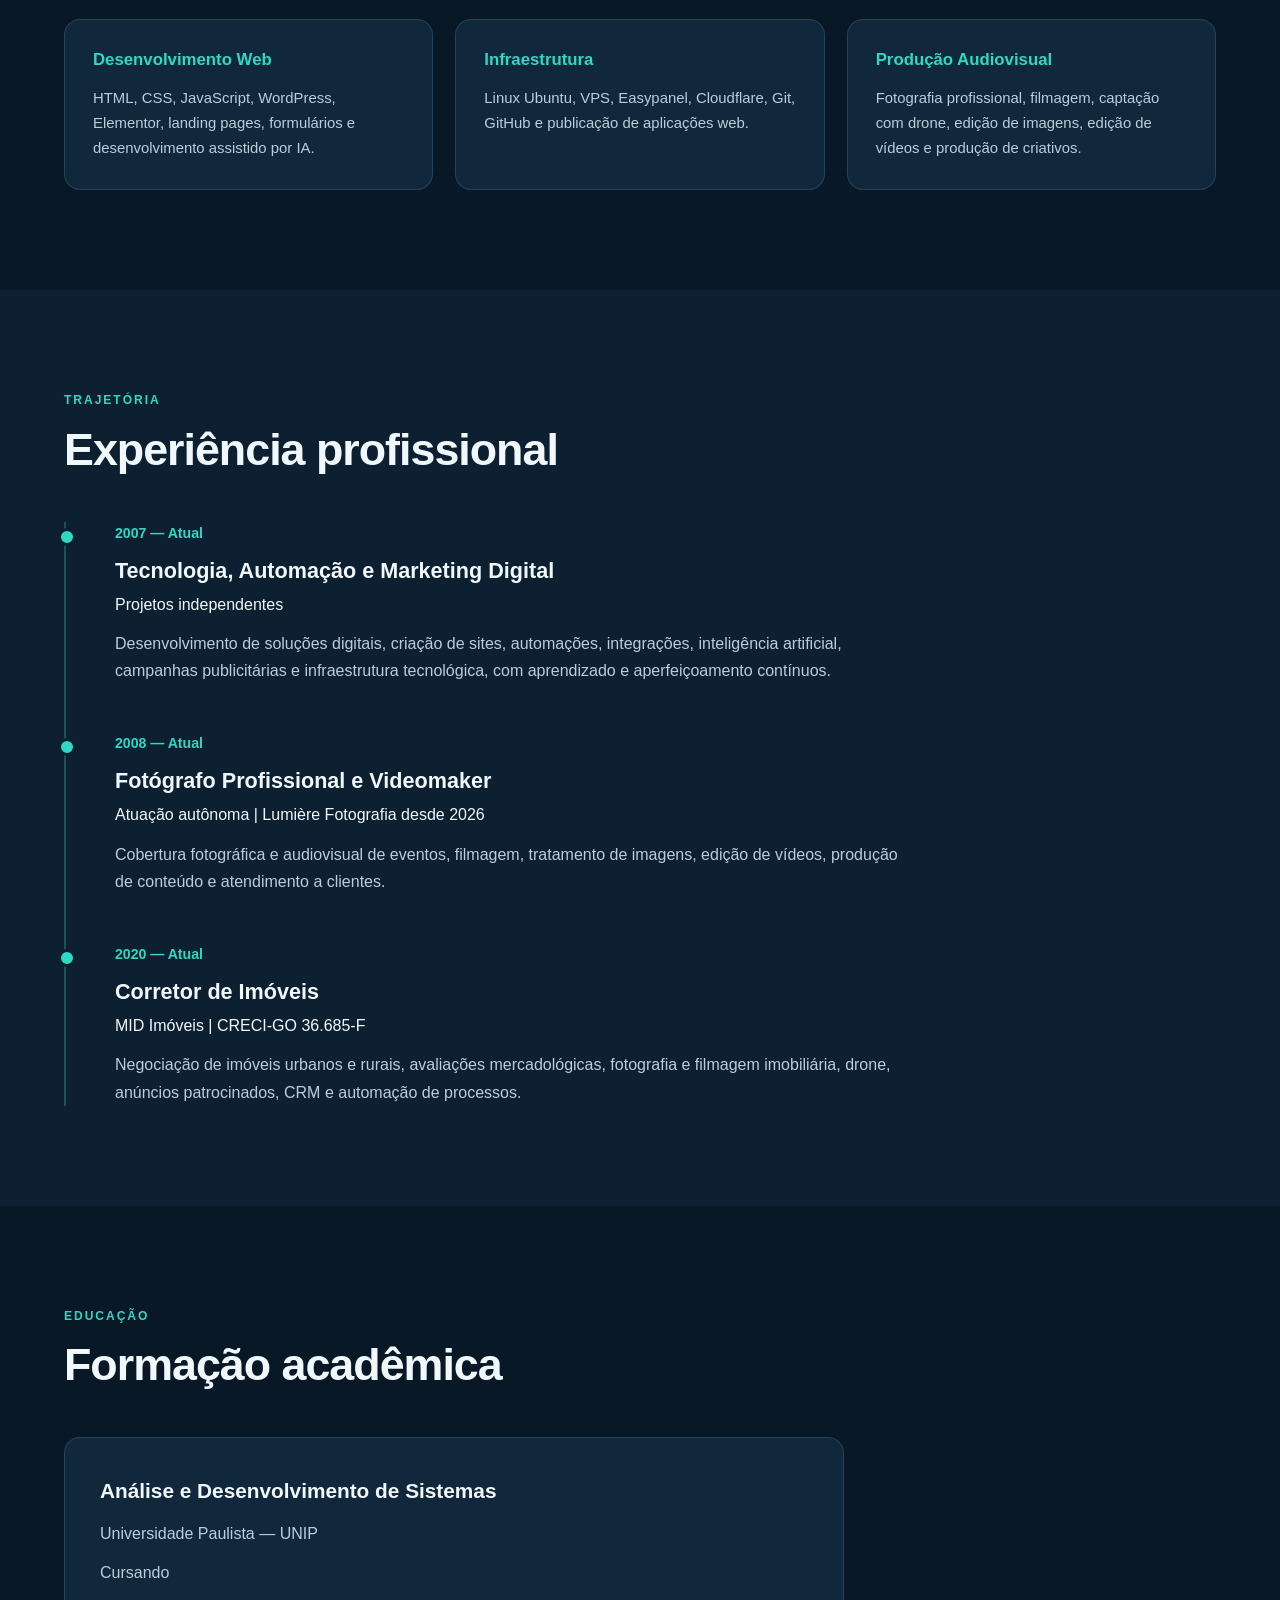
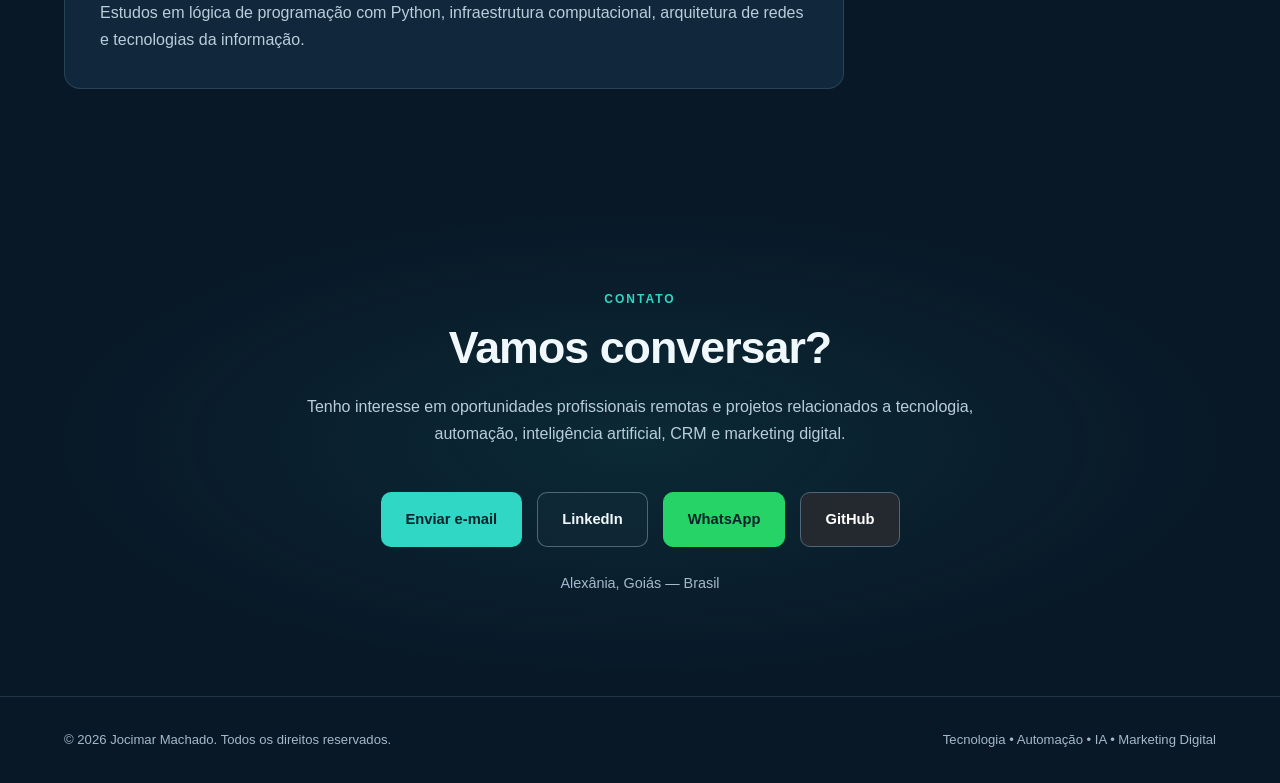
==== commit 5b240b01: "Atualizacao do portfolio" ====
--- a/index.html
+++ b/index.html
@@ -468,8 +468,7 @@
                     <p>Universidade Paulista — UNIP</p>
 
                     <p>
-                        Ensino superior não concluído, com estudos
-                        temporariamente interrompidos.
+                        Cursando
                     </p>
 
                     <p>
